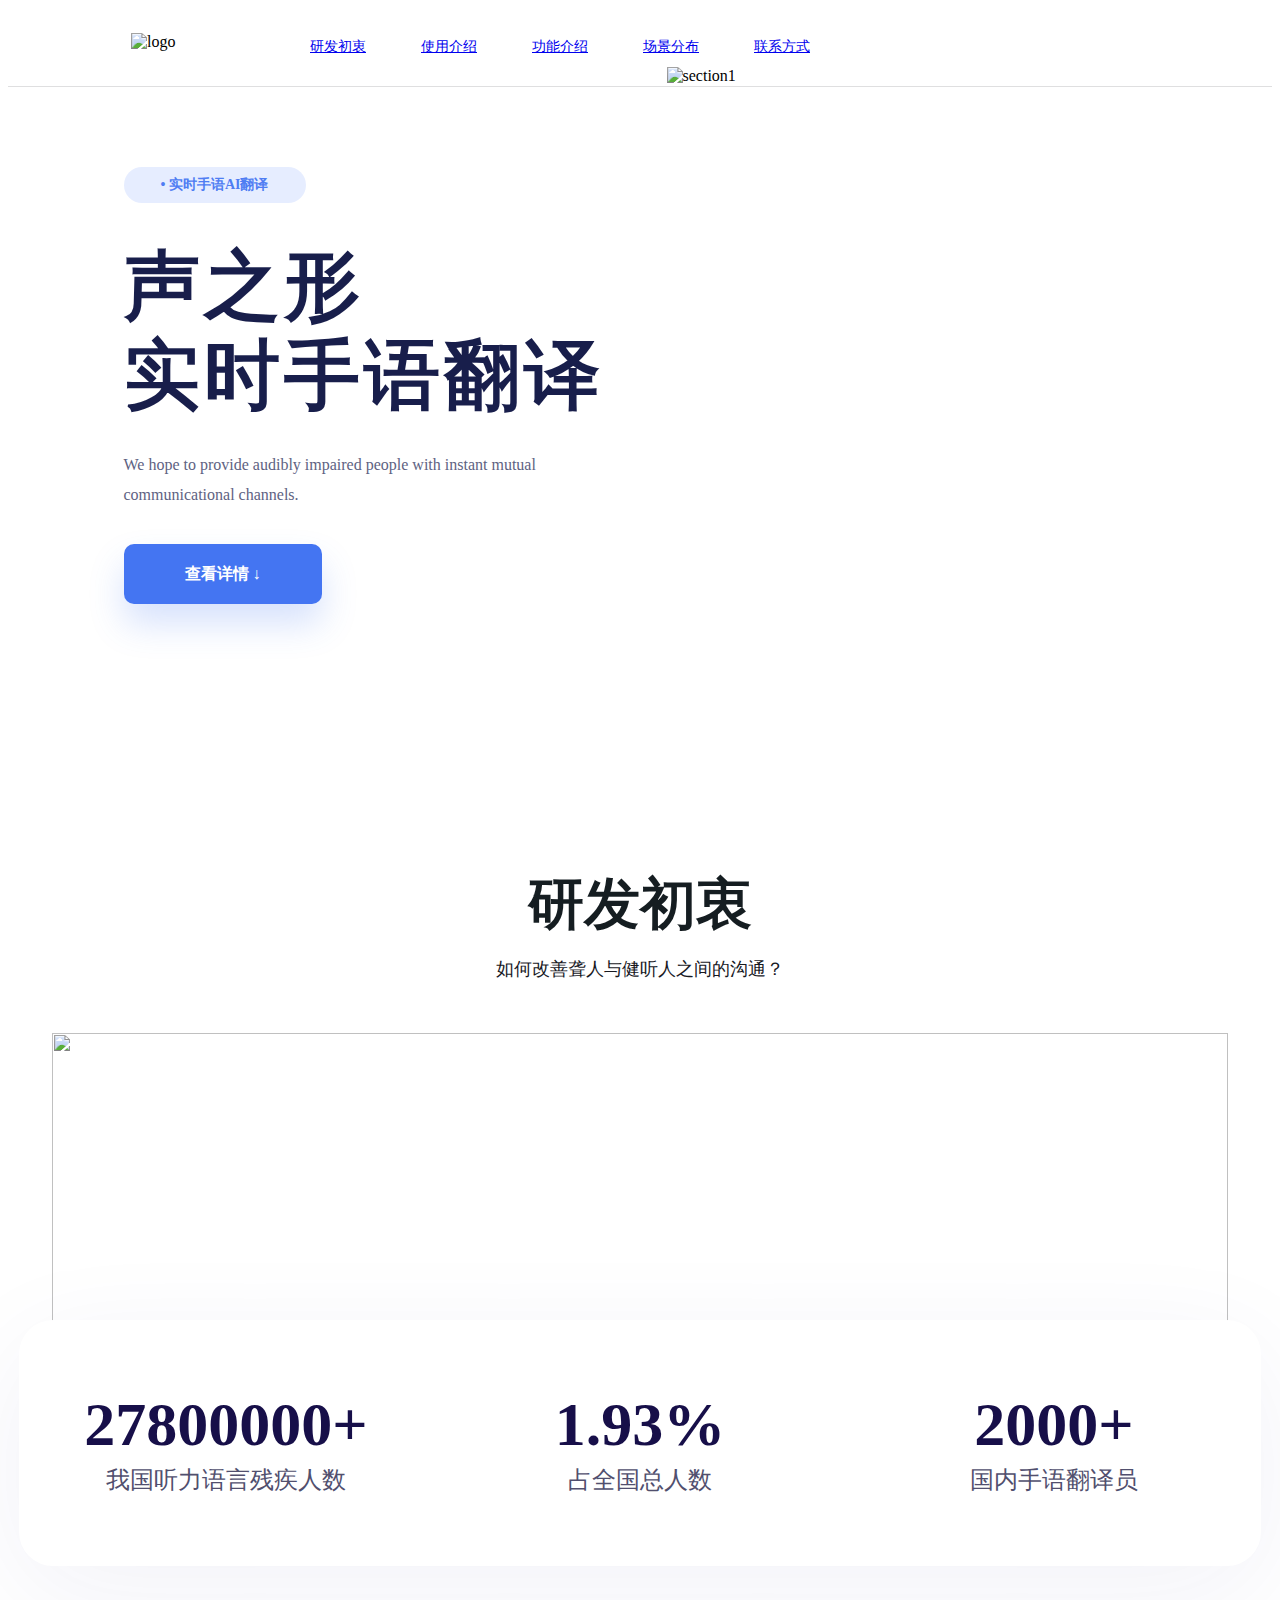
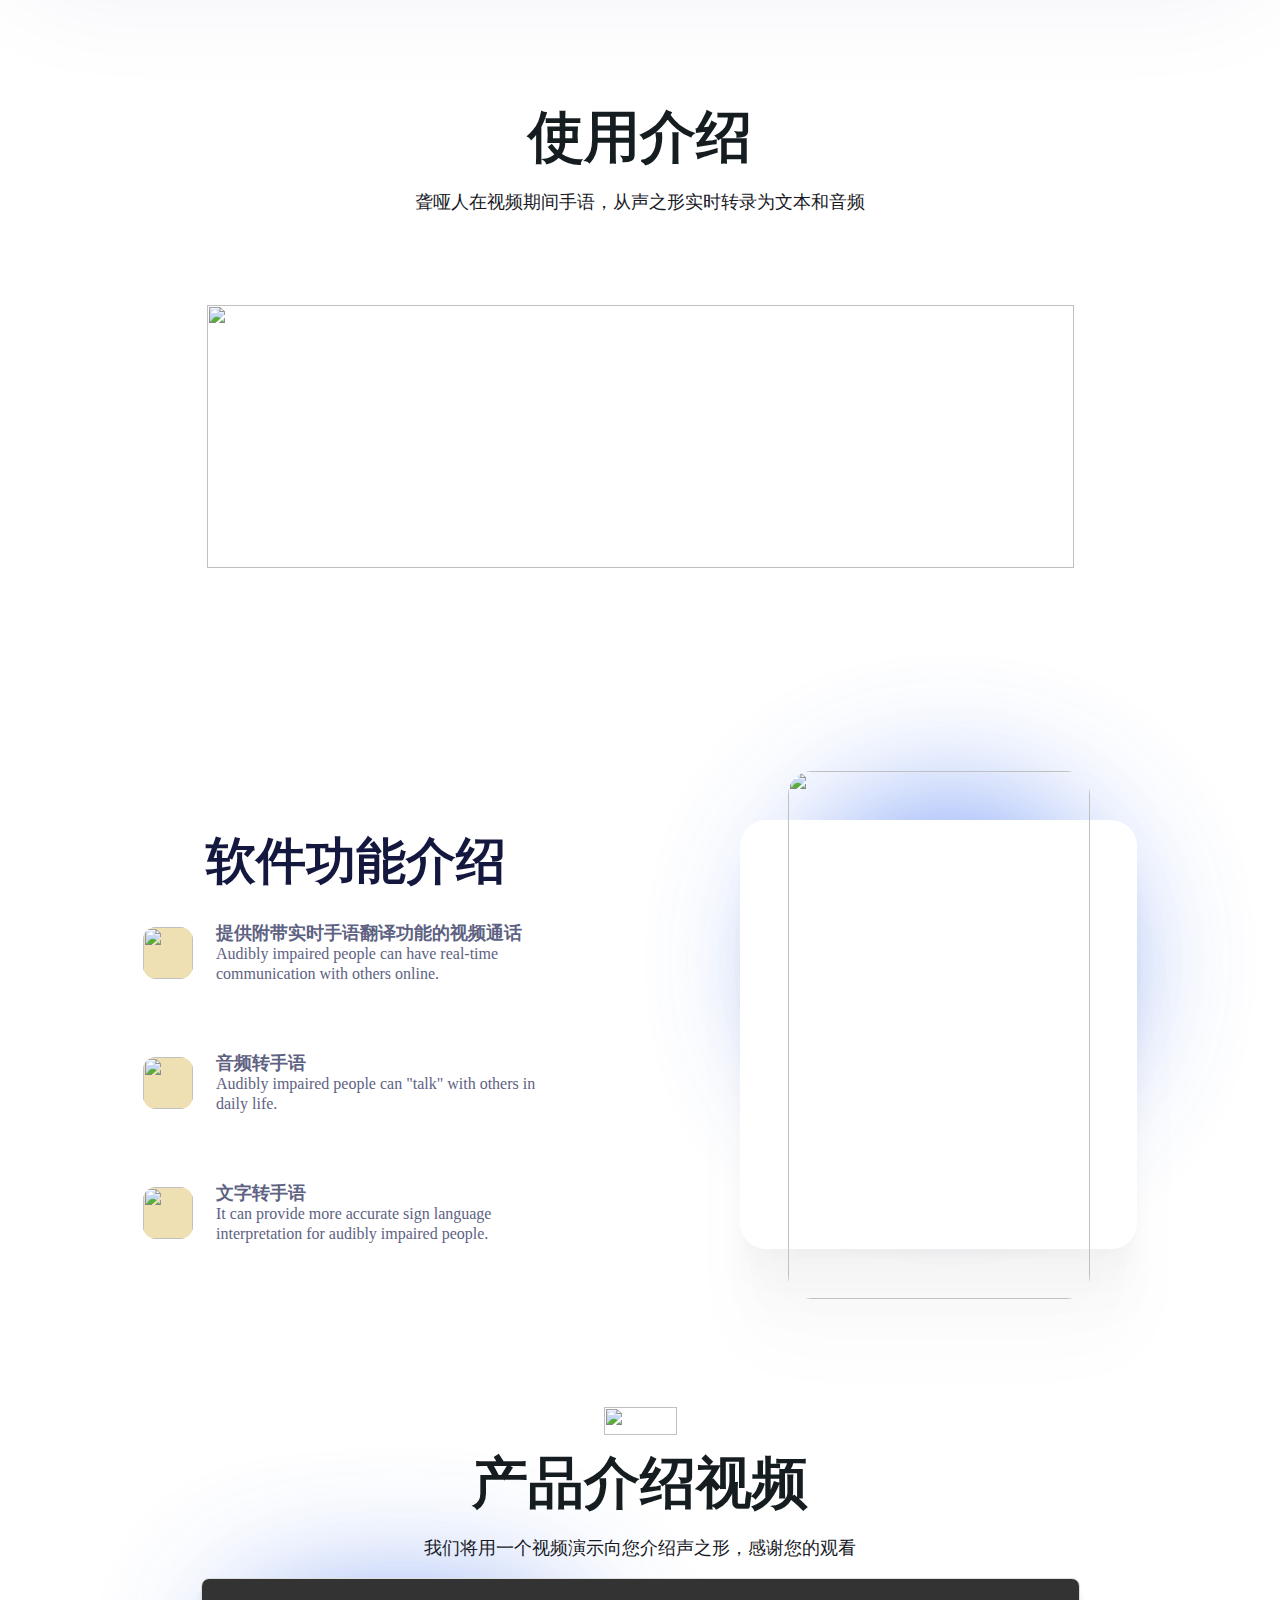
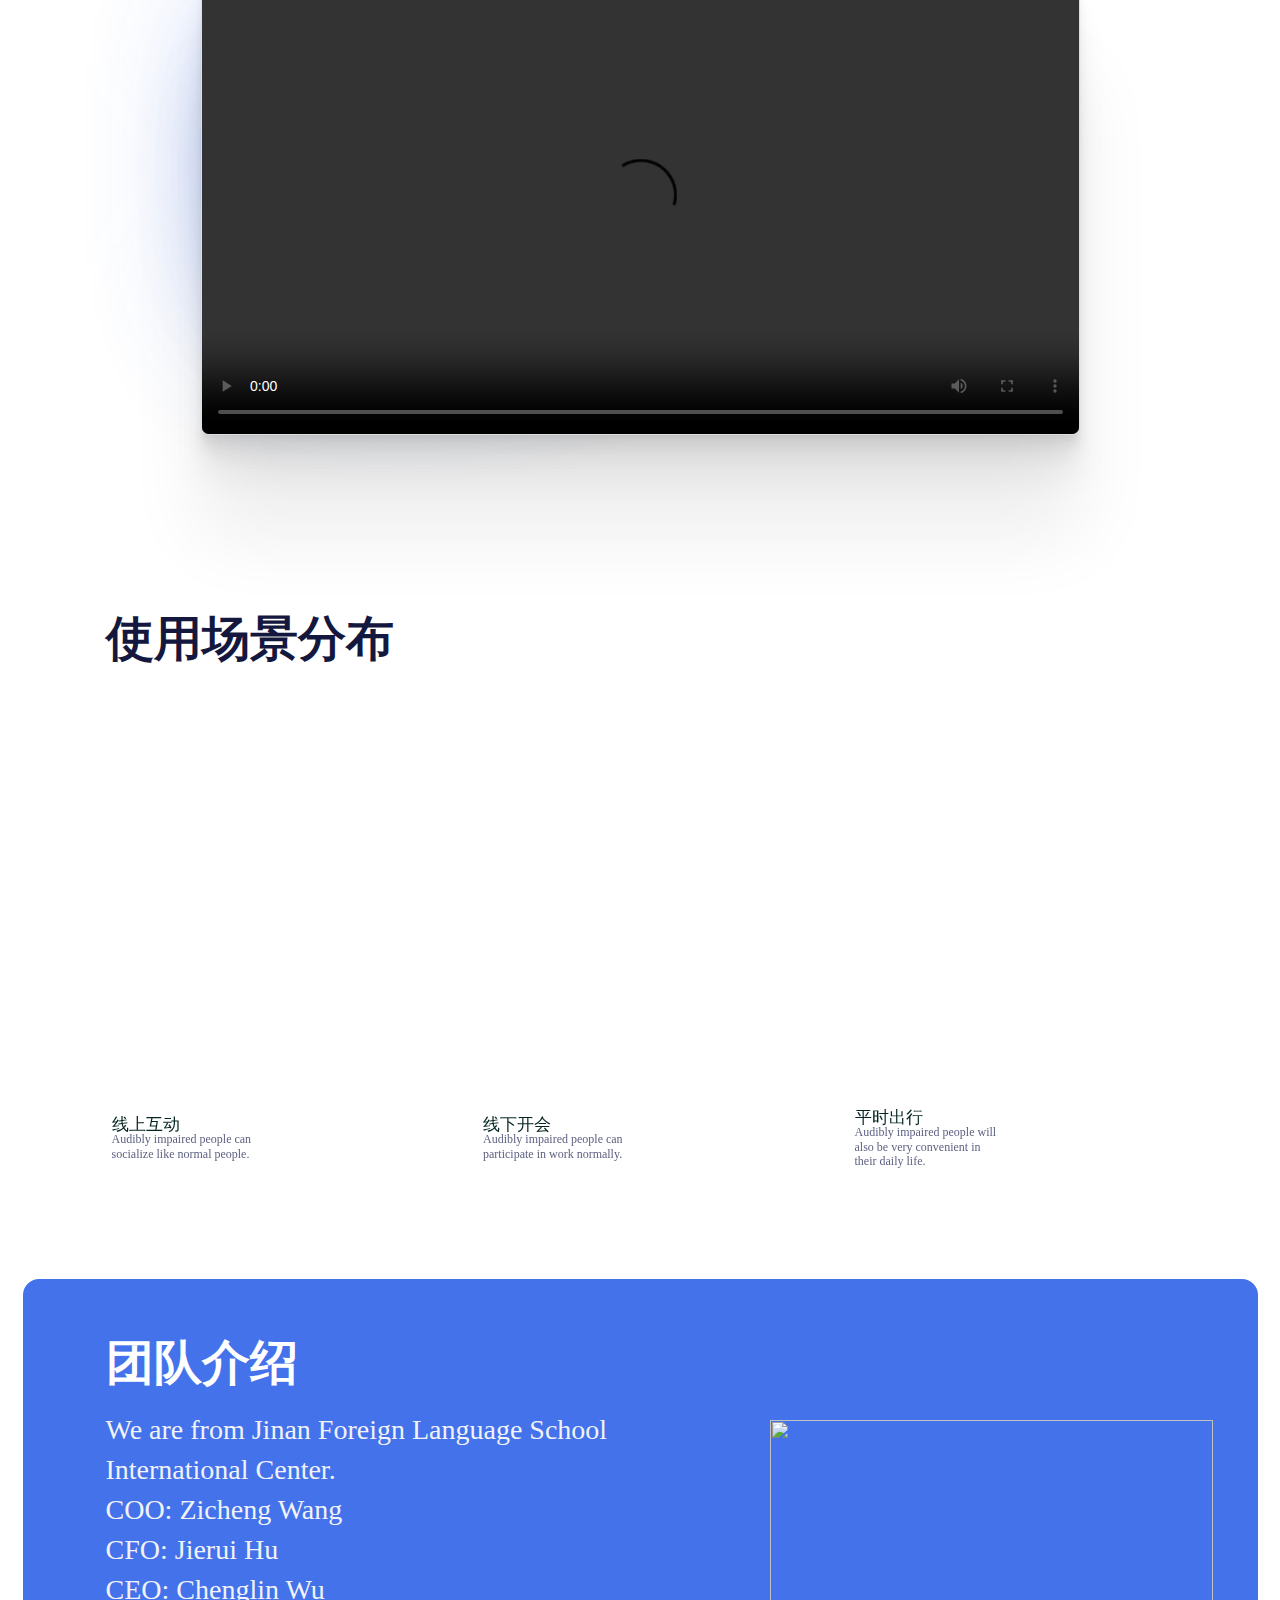
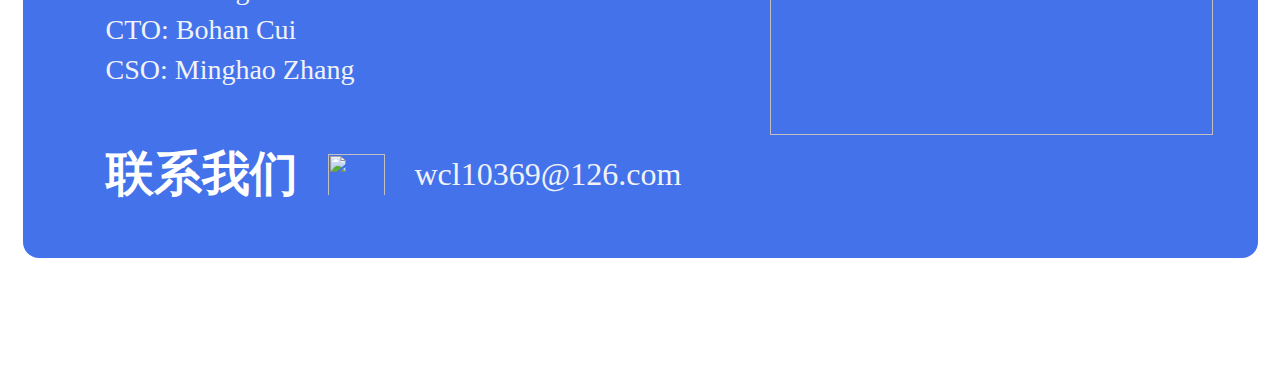
==== index.html @ f489c372 "update" ====
<!DOCTYPE html><html lang="zh"><head><meta charSet="utf-8"/><title>声之形 - 实时手语翻译</title><meta name="description" content="A gift for people who use sign language."/><meta name="viewport" content="width=device-width, initial-scale=1"/><link rel="icon" href="/favicon.svg"/><meta name="next-head-count" content="5"/><link data-next-font="size-adjust" rel="preconnect" href="/" crossorigin="anonymous"/><link rel="preload" href="/_next/static/css/df396e51b7911497.css" as="style"/><link rel="stylesheet" href="/_next/static/css/df396e51b7911497.css" data-n-g=""/><link rel="preload" href="/_next/static/css/e03028f18e67ee8b.css" as="style"/><link rel="stylesheet" href="/_next/static/css/e03028f18e67ee8b.css" data-n-p=""/><link rel="preload" href="/_next/static/css/bfac2fe4b0a3cd62.css" as="style"/><link rel="stylesheet" href="/_next/static/css/bfac2fe4b0a3cd62.css" data-n-p=""/><noscript data-n-css=""></noscript><script defer="" nomodule="" src="/_next/static/chunks/polyfills-c67a75d1b6f99dc8.js"></script><script src="/_next/static/chunks/webpack-f04d25808ff295a4.js" defer=""></script><script src="/_next/static/chunks/framework-2c79e2a64abdb08b.js" defer=""></script><script src="/_next/static/chunks/main-0c597b21730512df.js" defer=""></script><script src="/_next/static/chunks/pages/_app-799179ebe672fcb1.js" defer=""></script><script src="/_next/static/chunks/pages/index-c9fcb7da42a2fdc9.js" defer=""></script><script src="/_next/static/TPjMrQKw6YU7H0g_3biyk/_buildManifest.js" defer=""></script><script src="/_next/static/TPjMrQKw6YU7H0g_3biyk/_ssgManifest.js" defer=""></script></head><body><div id="__next"><div style="font-family:&#x27;__Noto_Sans_SC_8d39da&#x27;, &#x27;__Noto_Sans_SC_Fallback_8d39da&#x27;;font-weight:400;font-style:normal"><div class="Home_header__GCVRv"><div class="Home_headerWrapper__snn3z"><img src="/logo.svg" alt="logo" class="Home_logo__27_tb"/><div class="Home_nav__vYbrQ"><a href="#section2">研发初衷</a><a href="#section3">使用介绍</a><a href="#section4">功能介绍</a><a href="#section6">场景分布</a><a href="#section7">联系方式</a></div></div></div><main class="Home_page__0ydta"><div class="Home_pageWrapper__hYdPM"><section id="section1" class="Home_section1__FOhJw"><div class="Home_section1left__ollCt"><div class="Home_section1slogan__OZgHa"> • 实时手语AI翻译</div><div class="Home_section1mainTitle__brgKz"><span>声之形</span><span>实时手语翻译</span></div><div class="Home_section1intro__wbfRd">We hope to provide audibly impaired people with instant mutual communicational channels.</div><div class="Home_section1button__Ush34">查看详情 ↓</div></div><div class="Home_section1right__zwte5"><img src="/section1.png" alt="section1" class="Home_section1image__87xiG"/></div></section><section id="section2" class="Home_section2__rQRvq"><div class="Home_section2title__vr4Zd">研发初衷</div><div class="Home_section2subTitle__CYDPY">如何改善聋人与健听人之间的沟通？</div><img class="Home_section2image__5d2c7" src="/section2.svg"/><div class="Home_section2card__pAtEl"><div class="Home_section2innerCard__VDYp1"><span class="Home_section2innerCardNumber__aj3lx">27800000+</span><span class="Home_section2innerCardText__sF9yf">我国听力语言残疾人数</span></div><div class="Home_section2innerCard__VDYp1"><span class="Home_section2innerCardNumber__aj3lx">1.93%</span><span class="Home_section2innerCardText__sF9yf">占全国总人数</span></div><div class="Home_section2innerCard__VDYp1"><span class="Home_section2innerCardNumber__aj3lx">2000+</span><span class="Home_section2innerCardText__sF9yf">国内手语翻译员</span></div></div></section><section id="section3" class="Home_section3__3aGMT"><div class="Home_section3title__nPhrd">使用介绍</div><div class="Home_section3subTitle__fKu9A">聋哑人在视频期间手语，从声之形实时转录为文本和音频</div><img class="Home_section3image__MyeUO" src="/section3.png"/></section><section id="section4" class="Home_section4__Vuclz"><div class="Home_section4left__MSAKu"><div class="Home_section4leftTitle__Uu3_L">软件功能介绍</div><div class="Home_section4leftCardGroup__thMPK"><div class="Home_section4leftCard__mqjWw"><img class="Home_section4leftCardLeft__qgk_S" src="/icon1.svg" alt=""/><div class="Home_section4leftCardRight__mINzP"><div class="Home_section4leftCardRightTitle__i8OUt">提供附带实时手语翻译功能的视频通话</div><div class="Home_section4leftCardRightIntro__woIAT">Audibly impaired people can have real-time communication with others online.</div></div></div><div class="Home_section4leftCard__mqjWw"><img class="Home_section4leftCardLeft__qgk_S" src="/icon2.svg" alt=""/><div class="Home_section4leftCardRight__mINzP"><div class="Home_section4leftCardRightTitle__i8OUt">音频转手语</div><div class="Home_section4leftCardRightIntro__woIAT">Audibly impaired people can &quot;talk&quot; with others in daily life.</div></div></div><div class="Home_section4leftCard__mqjWw"><img class="Home_section4leftCardLeft__qgk_S" src="/icon3.svg" alt=""/><div class="Home_section4leftCardRight__mINzP"><div class="Home_section4leftCardRightTitle__i8OUt">文字转手语</div><div class="Home_section4leftCardRightIntro__woIAT">It can provide more accurate sign language interpretation for audibly impaired people.</div></div></div></div></div><div class="Home_section4right__kNERp"><div class="Home_section4rightCard__ZhUcb"><img class="Home_section4rightCardImage__f0V2d" src="/section4.gif" alt=""/><img class="Home_section4rightCardImage2__jW2hN" src="/section4.svg" alt=""/></div><div class="Home_section4ellipse__eZGro"></div></div></section><section id="section5" class="Home_section5__gKsQb"><img class="Home_section5image__PB3Kq" src="/logo.svg" alt=""/><div class="Home_section5title__n6XLn">产品介绍视频</div><div class="Home_section5subTitle__BVXdN">我们将用一个视频演示向您介绍声之形，感谢您的观看</div><div class="Home_section5videoWrapper__MIPNc"><video class="Home_section5video__Cn9T_" src="/video.mov" controls=""></video><div class="Home_section5ellipse__AT7_i"></div></div></section><section id="section6" class="Home_section6__8x5oG"><div class="Home_section6title__axjCe">使用场景分布</div><div class="Home_section6imageGroup__OyxfD"><div class="Home_section6imageWrapper__EMY84"><img class="Home_section6image__W6R6b" src="/section6-1.png" alt=""/><div class="Home_section6card__HtaPD"><div class="Home_section6cardTitle__K0G4T">线上互动</div><div class="Home_section6cardIntro__JqsD8">Audibly impaired people can socialize like normal people.</div></div></div><div class="Home_section6imageWrapper__EMY84"><img class="Home_section6image__W6R6b" src="/section6-2.png" alt=""/><div class="Home_section6card__HtaPD"><div class="Home_section6cardTitle__K0G4T">线下开会</div><div class="Home_section6cardIntro__JqsD8">Audibly impaired people can participate in work normally.</div></div></div><div class="Home_section6imageWrapper__EMY84"><img class="Home_section6image__W6R6b" src="/section6-3.png" alt=""/><div class="Home_section6card__HtaPD"><div class="Home_section6cardTitle__K0G4T">平时出行</div><div class="Home_section6cardIntro__JqsD8">Audibly impaired people will also be very convenient in their daily life.</div></div></div></div></section><section id="section7" class="Home_section7__DTiwU"><div class="Home_section7card__KNj1s"><div class="Home_section7title__kT_Zq">团队介绍</div><div class="Home_section7intro__Nrr39"><span>We are from Jinan Foreign Language School International Center.</span><span>COO: Zicheng Wang</span><span>CFO: Jierui Hu</span><span>CEO: Chenglin Wu</span><span>CTO: Bohan Cui</span><span>CSO: Minghao Zhang</span></div><div class="Home_section7title__kT_Zq"><span>联系我们</span><img class="Home_section7icon__qlfEG" src="/icon4.svg" alt=""/><span class="Home_section7contact__KuqD5">wcl10369@126.com</span></div><img class="Home_section7image__ojbi7" src="/section7.png" alt=""/></div></section></div></main></div></div><script id="__NEXT_DATA__" type="application/json">{"props":{"pageProps":{}},"page":"/","query":{},"buildId":"TPjMrQKw6YU7H0g_3biyk","nextExport":true,"autoExport":true,"isFallback":false,"scriptLoader":[]}</script></body></html>
---- _next/static/css/bfac2fe4b0a3cd62.css ----
.Home_header__GCVRv{width:100%;height:78px;border-bottom:1px solid #dfdfe0;display:flex;justify-content:center;align-items:center}.Home_headerWrapper__snn3z{width:1440px;height:100%;display:flex;justify-content:flex-start;align-items:center}.Home_logo__27_tb{width:73px;height:28px;margin-left:123px;display:inline}.Home_nav__vYbrQ{width:500px;margin-left:106px;display:inline-flex;justify-content:space-between;align-items:center;color:#9a9ea6;font-size:14px}.Home_page__0ydta{width:100%;display:flex;justify-content:center}.Home_pageWrapper__hYdPM{width:1440px}.Home_section1__FOhJw{margin-top:80px;margin-left:141px;display:flex;justify-content:flex-start;position:relative}.Home_section1left__ollCt{width:532px}.Home_section1right__zwte5{width:631px;height:549px;margin-left:11px}.Home_section1slogan__OZgHa{width:182px;height:36px;background:#e6edff;border-radius:39px;font-weight:700;font-size:14px;line-height:36px;color:#4f7df3;display:flex;justify-content:center;align-content:center}.Home_section1mainTitle__brgKz{width:532px;font-weight:700;font-size:76px;line-height:89px;letter-spacing:.055em;color:#181e4b;display:flex;flex-direction:column;justify-content:center;margin-top:39px}.Home_section1intro__wbfRd{font-weight:500;font-size:16px;line-height:30px;color:#5e6282;width:477px;margin-top:30px}.Home_section1button__Ush34{width:198px;height:60px;background:#4475f2;box-shadow:0 20px 35px rgba(68,117,242,.21);border-radius:10px;margin-top:34px;font-weight:700;font-size:16px;line-height:60px;text-align:center;color:#fff;cursor:pointer}.Home_section1image__87xiG{width:631px;height:549px;position:relative;top:-100px}.Home_section2__rQRvq{margin-top:157px;display:flex;flex-direction:column;justify-content:center;align-items:center}.Home_section2title__vr4Zd{font-weight:700;font-size:56px;line-height:62px;text-align:center;color:#151d21}.Home_section2subTitle__CYDPY{margin-top:18px;text-align:center;font-weight:400;font-size:18px;line-height:32px;font-feature-settings:"liga" off;color:#18191f}.Home_section2image__5d2c7{position:relative;width:1176px;height:397px;margin-top:48px;z-index:-1}.Home_section2card__pAtEl{width:1242px;height:246px;margin-top:-110px;background:#fff;box-shadow:0 27px 117px rgba(32,36,138,.06);border-radius:34px;z-index:999;display:flex;justify-content:space-around;align-items:center}.Home_section2innerCard__VDYp1{width:364px;height:100%;display:flex;flex-direction:column;justify-content:center;align-content:center;text-align:center}.Home_section2innerCardNumber__aj3lx{font-weight:700;font-size:62px;line-height:62px;text-align:center;color:#170f49}.Home_section2innerCardText__sF9yf{margin-top:12px;font-weight:500;font-size:24px;line-height:26px;text-align:center;color:#514f6e}.Home_section3__3aGMT{margin-top:140px;width:100%;display:flex;flex-direction:column;justify-content:center;align-items:center}.Home_section3title__nPhrd{font-weight:700;font-size:56px;line-height:62px;text-align:center;color:#151d21}.Home_section3subTitle__fKu9A{margin-top:18px;font-weight:400;font-size:18px;line-height:32px;text-align:center;font-feature-settings:"liga" off;color:#18191f}.Home_section3image__MyeUO{width:867px;height:263px;margin-top:87px}.Home_section4__Vuclz{margin-top:252px;position:relative}.Home_section4__Vuclz,.Home_section4left__MSAKu{display:flex;justify-content:center;align-items:center}.Home_section4left__MSAKu{flex-direction:column}.Home_section4leftTitle__Uu3_L{font-weight:700;font-size:50px;line-height:72px;color:#14183e}.Home_section4leftCardGroup__thMPK{flex-direction:column;margin-top:25px;height:322px}.Home_section4leftCardGroup__thMPK,.Home_section4leftCard__mqjWw{display:flex;justify-content:space-between;align-items:center}.Home_section4leftCardLeft__qgk_S{width:50px;height:52px;background:#efe0b4;border-radius:13px}.Home_section4leftCardRight__mINzP{width:352px;margin-left:23px;display:flex;flex-direction:column;justify-content:center}.Home_section4leftCardRightTitle__i8OUt{font-weight:700;font-size:18px;line-height:22px;color:#5e6282}.Home_section4leftCardRightIntro__woIAT{font-weight:400;font-size:16px;line-height:20px;color:#5e6282}.Home_section4right__kNERp{margin-left:172px;display:flex;flex-direction:column;justify-content:center;align-items:center}.Home_section4rightCard__ZhUcb{width:397px;height:429px;background:#fff;box-shadow:0 100px 80px rgba(0,0,0,.02),0 65px 47px rgba(0,0,0,.015),0 39px 25px rgba(0,0,0,.012),0 20px 13px rgba(0,0,0,.01),0 8px 7px rgba(0,0,0,.008),0 2px 3px rgba(0,0,0,.005);border-radius:26px;display:flex;justify-content:center;align-items:center;position:relative}.Home_section4rightCardImage__f0V2d{width:302px;height:528px;border-radius:24px}.Home_section4rightCardImage2__jW2hN{position:absolute;left:150px;top:230px}.Home_section4ellipse__eZGro{position:absolute;width:300px;height:300px;top:-10px;right:198px;background:#4475f2;opacity:.8;filter:blur(75px);border-radius:50%;z-index:-1}.Home_section5__gKsQb{margin-top:158px;display:flex;flex-direction:column;justify-content:center;align-items:center}.Home_section5image__PB3Kq{width:73px;height:28px}.Home_section5title__n6XLn{margin-top:17px;font-weight:700;font-size:56px;line-height:62px;text-align:center;color:#151d21}.Home_section5subTitle__BVXdN{margin-top:18px;font-weight:400;font-size:18px;line-height:32px;text-align:center;font-feature-settings:"liga" off;color:#18191f}.Home_section5videoWrapper__MIPNc{position:relative}.Home_section5video__Cn9T_{margin-top:14px;width:877px;height:455px;background:#fff;border:1px solid #dedede;box-shadow:0 100px 80px rgba(0,0,0,.07),0 42px 33px rgba(0,0,0,.05),0 22px 18px rgba(0,0,0,.042),0 13px 10px rgba(0,0,0,.035),0 7px 5px rgba(0,0,0,.028),0 3px 2px rgba(0,0,0,.02);border-radius:8px}.Home_section5ellipse__AT7_i{position:absolute;width:300px;height:300px;top:50px;left:50px;background:#4475f2;opacity:.8;border:1px solid #000;filter:blur(75px);z-index:-1}.Home_section6__8x5oG{margin-top:175px;display:flex;flex-direction:column;justify-content:center;align-items:center;margin-left:123px;margin-right:123px}.Home_section6title__axjCe{width:100%;font-weight:700;font-size:48px;line-height:50px;color:#14183e;mix-blend-mode:normal}.Home_section6imageGroup__OyxfD{margin-top:60px;display:flex;justify-content:space-between;align-items:center;width:100%}.Home_section6imageWrapper__EMY84{position:relative;width:326px;height:460px}.Home_section6image__W6R6b{z-index:-1}.Home_section6card__HtaPD{position:absolute;bottom:0;width:175px;height:89px;background:hsla(0,0%,100%,.7);-webkit-backdrop-filter:blur(5px);backdrop-filter:blur(5px);display:flex;flex-direction:column;justify-content:center}.Home_section6cardTitle__K0G4T{font-weight:500;font-size:17px;line-height:15px;color:#042521;mix-blend-mode:normal;margin-left:6px}.Home_section6cardIntro__JqsD8{font-weight:400;font-size:12px;line-height:124.5%;color:#5e6282;width:150px;margin-left:6px}.Home_section7__DTiwU{margin-top:95px;margin-bottom:99px;display:flex;flex-direction:column;justify-content:center;align-items:center}.Home_section7card__KNj1s{position:relative;width:1235px;height:579px;background:#4372eb;border-radius:16px}.Home_section7title__kT_Zq{margin-top:57px;margin-left:83px;font-weight:700;font-size:48px;line-height:54px;font-feature-settings:"liga" off;color:#fff;display:flex;align-items:center}.Home_section7intro__Nrr39{margin-left:83px;margin-top:20px;width:632px;display:flex;flex-direction:column;justify-content:center;font-weight:400;font-size:28px;line-height:40px;font-feature-settings:"liga" off;color:#f1f2f6}.Home_section7icon__qlfEG{margin-left:30px;display:inline;width:57px;height:42px}.Home_section7contact__KuqD5{margin-left:30px;font-weight:400;font-size:32px;font-feature-settings:"liga" off;color:#f1f2f6}.Home_section7image__ojbi7{position:absolute;width:443px;height:315px;right:45px;top:141px}
---- _next/static/css/bfac2fe4b0a3cd62.css ----
.Home_header__GCVRv{width:100%;height:78px;border-bottom:1px solid #dfdfe0;display:flex;justify-content:center;align-items:center}.Home_headerWrapper__snn3z{width:1440px;height:100%;display:flex;justify-content:flex-start;align-items:center}.Home_logo__27_tb{width:73px;height:28px;margin-left:123px;display:inline}.Home_nav__vYbrQ{width:500px;margin-left:106px;display:inline-flex;justify-content:space-between;align-items:center;color:#9a9ea6;font-size:14px}.Home_page__0ydta{width:100%;display:flex;justify-content:center}.Home_pageWrapper__hYdPM{width:1440px}.Home_section1__FOhJw{margin-top:80px;margin-left:141px;display:flex;justify-content:flex-start;position:relative}.Home_section1left__ollCt{width:532px}.Home_section1right__zwte5{width:631px;height:549px;margin-left:11px}.Home_section1slogan__OZgHa{width:182px;height:36px;background:#e6edff;border-radius:39px;font-weight:700;font-size:14px;line-height:36px;color:#4f7df3;display:flex;justify-content:center;align-content:center}.Home_section1mainTitle__brgKz{width:532px;font-weight:700;font-size:76px;line-height:89px;letter-spacing:.055em;color:#181e4b;display:flex;flex-direction:column;justify-content:center;margin-top:39px}.Home_section1intro__wbfRd{font-weight:500;font-size:16px;line-height:30px;color:#5e6282;width:477px;margin-top:30px}.Home_section1button__Ush34{width:198px;height:60px;background:#4475f2;box-shadow:0 20px 35px rgba(68,117,242,.21);border-radius:10px;margin-top:34px;font-weight:700;font-size:16px;line-height:60px;text-align:center;color:#fff;cursor:pointer}.Home_section1image__87xiG{width:631px;height:549px;position:relative;top:-100px}.Home_section2__rQRvq{margin-top:157px;display:flex;flex-direction:column;justify-content:center;align-items:center}.Home_section2title__vr4Zd{font-weight:700;font-size:56px;line-height:62px;text-align:center;color:#151d21}.Home_section2subTitle__CYDPY{margin-top:18px;text-align:center;font-weight:400;font-size:18px;line-height:32px;font-feature-settings:"liga" off;color:#18191f}.Home_section2image__5d2c7{position:relative;width:1176px;height:397px;margin-top:48px;z-index:-1}.Home_section2card__pAtEl{width:1242px;height:246px;margin-top:-110px;background:#fff;box-shadow:0 27px 117px rgba(32,36,138,.06);border-radius:34px;z-index:999;display:flex;justify-content:space-around;align-items:center}.Home_section2innerCard__VDYp1{width:364px;height:100%;display:flex;flex-direction:column;justify-content:center;align-content:center;text-align:center}.Home_section2innerCardNumber__aj3lx{font-weight:700;font-size:62px;line-height:62px;text-align:center;color:#170f49}.Home_section2innerCardText__sF9yf{margin-top:12px;font-weight:500;font-size:24px;line-height:26px;text-align:center;color:#514f6e}.Home_section3__3aGMT{margin-top:140px;width:100%;display:flex;flex-direction:column;justify-content:center;align-items:center}.Home_section3title__nPhrd{font-weight:700;font-size:56px;line-height:62px;text-align:center;color:#151d21}.Home_section3subTitle__fKu9A{margin-top:18px;font-weight:400;font-size:18px;line-height:32px;text-align:center;font-feature-settings:"liga" off;color:#18191f}.Home_section3image__MyeUO{width:867px;height:263px;margin-top:87px}.Home_section4__Vuclz{margin-top:252px;position:relative}.Home_section4__Vuclz,.Home_section4left__MSAKu{display:flex;justify-content:center;align-items:center}.Home_section4left__MSAKu{flex-direction:column}.Home_section4leftTitle__Uu3_L{font-weight:700;font-size:50px;line-height:72px;color:#14183e}.Home_section4leftCardGroup__thMPK{flex-direction:column;margin-top:25px;height:322px}.Home_section4leftCardGroup__thMPK,.Home_section4leftCard__mqjWw{display:flex;justify-content:space-between;align-items:center}.Home_section4leftCardLeft__qgk_S{width:50px;height:52px;background:#efe0b4;border-radius:13px}.Home_section4leftCardRight__mINzP{width:352px;margin-left:23px;display:flex;flex-direction:column;justify-content:center}.Home_section4leftCardRightTitle__i8OUt{font-weight:700;font-size:18px;line-height:22px;color:#5e6282}.Home_section4leftCardRightIntro__woIAT{font-weight:400;font-size:16px;line-height:20px;color:#5e6282}.Home_section4right__kNERp{margin-left:172px;display:flex;flex-direction:column;justify-content:center;align-items:center}.Home_section4rightCard__ZhUcb{width:397px;height:429px;background:#fff;box-shadow:0 100px 80px rgba(0,0,0,.02),0 65px 47px rgba(0,0,0,.015),0 39px 25px rgba(0,0,0,.012),0 20px 13px rgba(0,0,0,.01),0 8px 7px rgba(0,0,0,.008),0 2px 3px rgba(0,0,0,.005);border-radius:26px;display:flex;justify-content:center;align-items:center;position:relative}.Home_section4rightCardImage__f0V2d{width:302px;height:528px;border-radius:24px}.Home_section4rightCardImage2__jW2hN{position:absolute;left:150px;top:230px}.Home_section4ellipse__eZGro{position:absolute;width:300px;height:300px;top:-10px;right:198px;background:#4475f2;opacity:.8;filter:blur(75px);border-radius:50%;z-index:-1}.Home_section5__gKsQb{margin-top:158px;display:flex;flex-direction:column;justify-content:center;align-items:center}.Home_section5image__PB3Kq{width:73px;height:28px}.Home_section5title__n6XLn{margin-top:17px;font-weight:700;font-size:56px;line-height:62px;text-align:center;color:#151d21}.Home_section5subTitle__BVXdN{margin-top:18px;font-weight:400;font-size:18px;line-height:32px;text-align:center;font-feature-settings:"liga" off;color:#18191f}.Home_section5videoWrapper__MIPNc{position:relative}.Home_section5video__Cn9T_{margin-top:14px;width:877px;height:455px;background:#fff;border:1px solid #dedede;box-shadow:0 100px 80px rgba(0,0,0,.07),0 42px 33px rgba(0,0,0,.05),0 22px 18px rgba(0,0,0,.042),0 13px 10px rgba(0,0,0,.035),0 7px 5px rgba(0,0,0,.028),0 3px 2px rgba(0,0,0,.02);border-radius:8px}.Home_section5ellipse__AT7_i{position:absolute;width:300px;height:300px;top:50px;left:50px;background:#4475f2;opacity:.8;border:1px solid #000;filter:blur(75px);z-index:-1}.Home_section6__8x5oG{margin-top:175px;display:flex;flex-direction:column;justify-content:center;align-items:center;margin-left:123px;margin-right:123px}.Home_section6title__axjCe{width:100%;font-weight:700;font-size:48px;line-height:50px;color:#14183e;mix-blend-mode:normal}.Home_section6imageGroup__OyxfD{margin-top:60px;display:flex;justify-content:space-between;align-items:center;width:100%}.Home_section6imageWrapper__EMY84{position:relative;width:326px;height:460px}.Home_section6image__W6R6b{z-index:-1}.Home_section6card__HtaPD{position:absolute;bottom:0;width:175px;height:89px;background:hsla(0,0%,100%,.7);-webkit-backdrop-filter:blur(5px);backdrop-filter:blur(5px);display:flex;flex-direction:column;justify-content:center}.Home_section6cardTitle__K0G4T{font-weight:500;font-size:17px;line-height:15px;color:#042521;mix-blend-mode:normal;margin-left:6px}.Home_section6cardIntro__JqsD8{font-weight:400;font-size:12px;line-height:124.5%;color:#5e6282;width:150px;margin-left:6px}.Home_section7__DTiwU{margin-top:95px;margin-bottom:99px;display:flex;flex-direction:column;justify-content:center;align-items:center}.Home_section7card__KNj1s{position:relative;width:1235px;height:579px;background:#4372eb;border-radius:16px}.Home_section7title__kT_Zq{margin-top:57px;margin-left:83px;font-weight:700;font-size:48px;line-height:54px;font-feature-settings:"liga" off;color:#fff;display:flex;align-items:center}.Home_section7intro__Nrr39{margin-left:83px;margin-top:20px;width:632px;display:flex;flex-direction:column;justify-content:center;font-weight:400;font-size:28px;line-height:40px;font-feature-settings:"liga" off;color:#f1f2f6}.Home_section7icon__qlfEG{margin-left:30px;display:inline;width:57px;height:42px}.Home_section7contact__KuqD5{margin-left:30px;font-weight:400;font-size:32px;font-feature-settings:"liga" off;color:#f1f2f6}.Home_section7image__ojbi7{position:absolute;width:443px;height:315px;right:45px;top:141px}
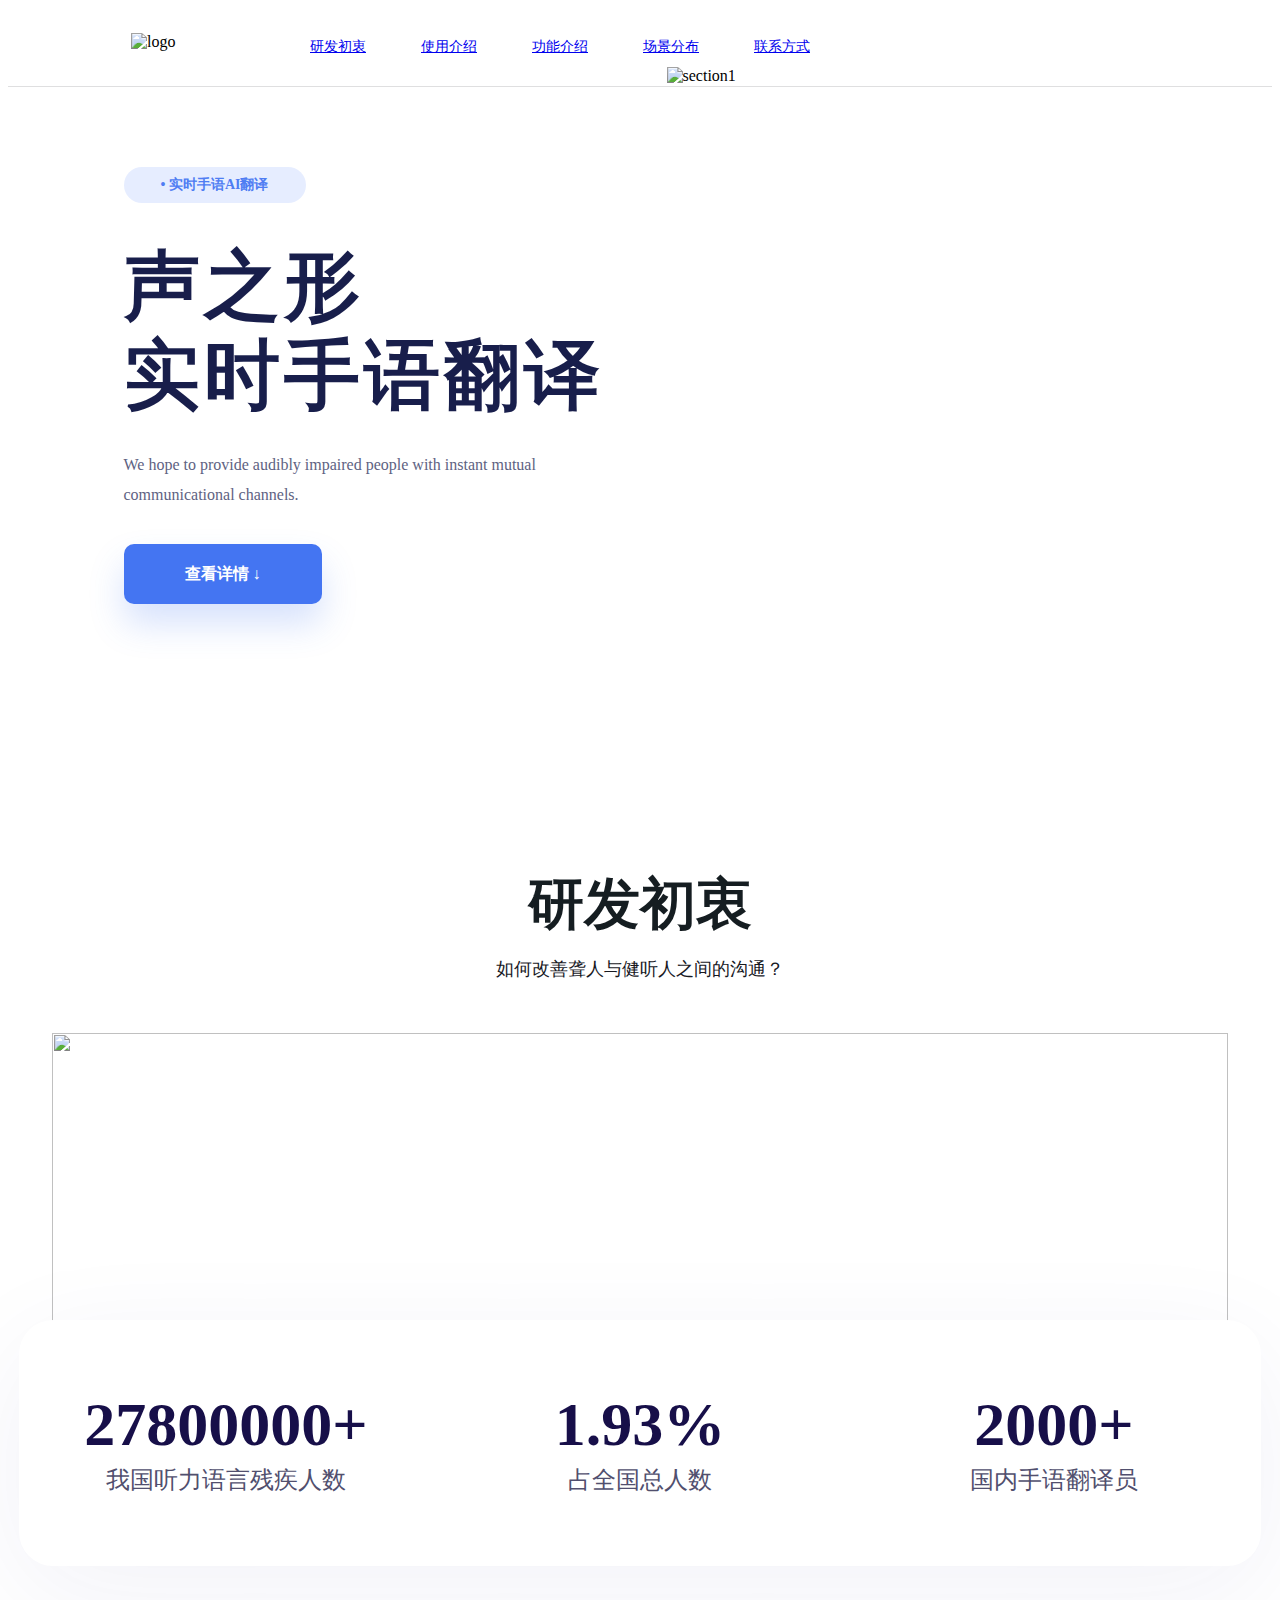
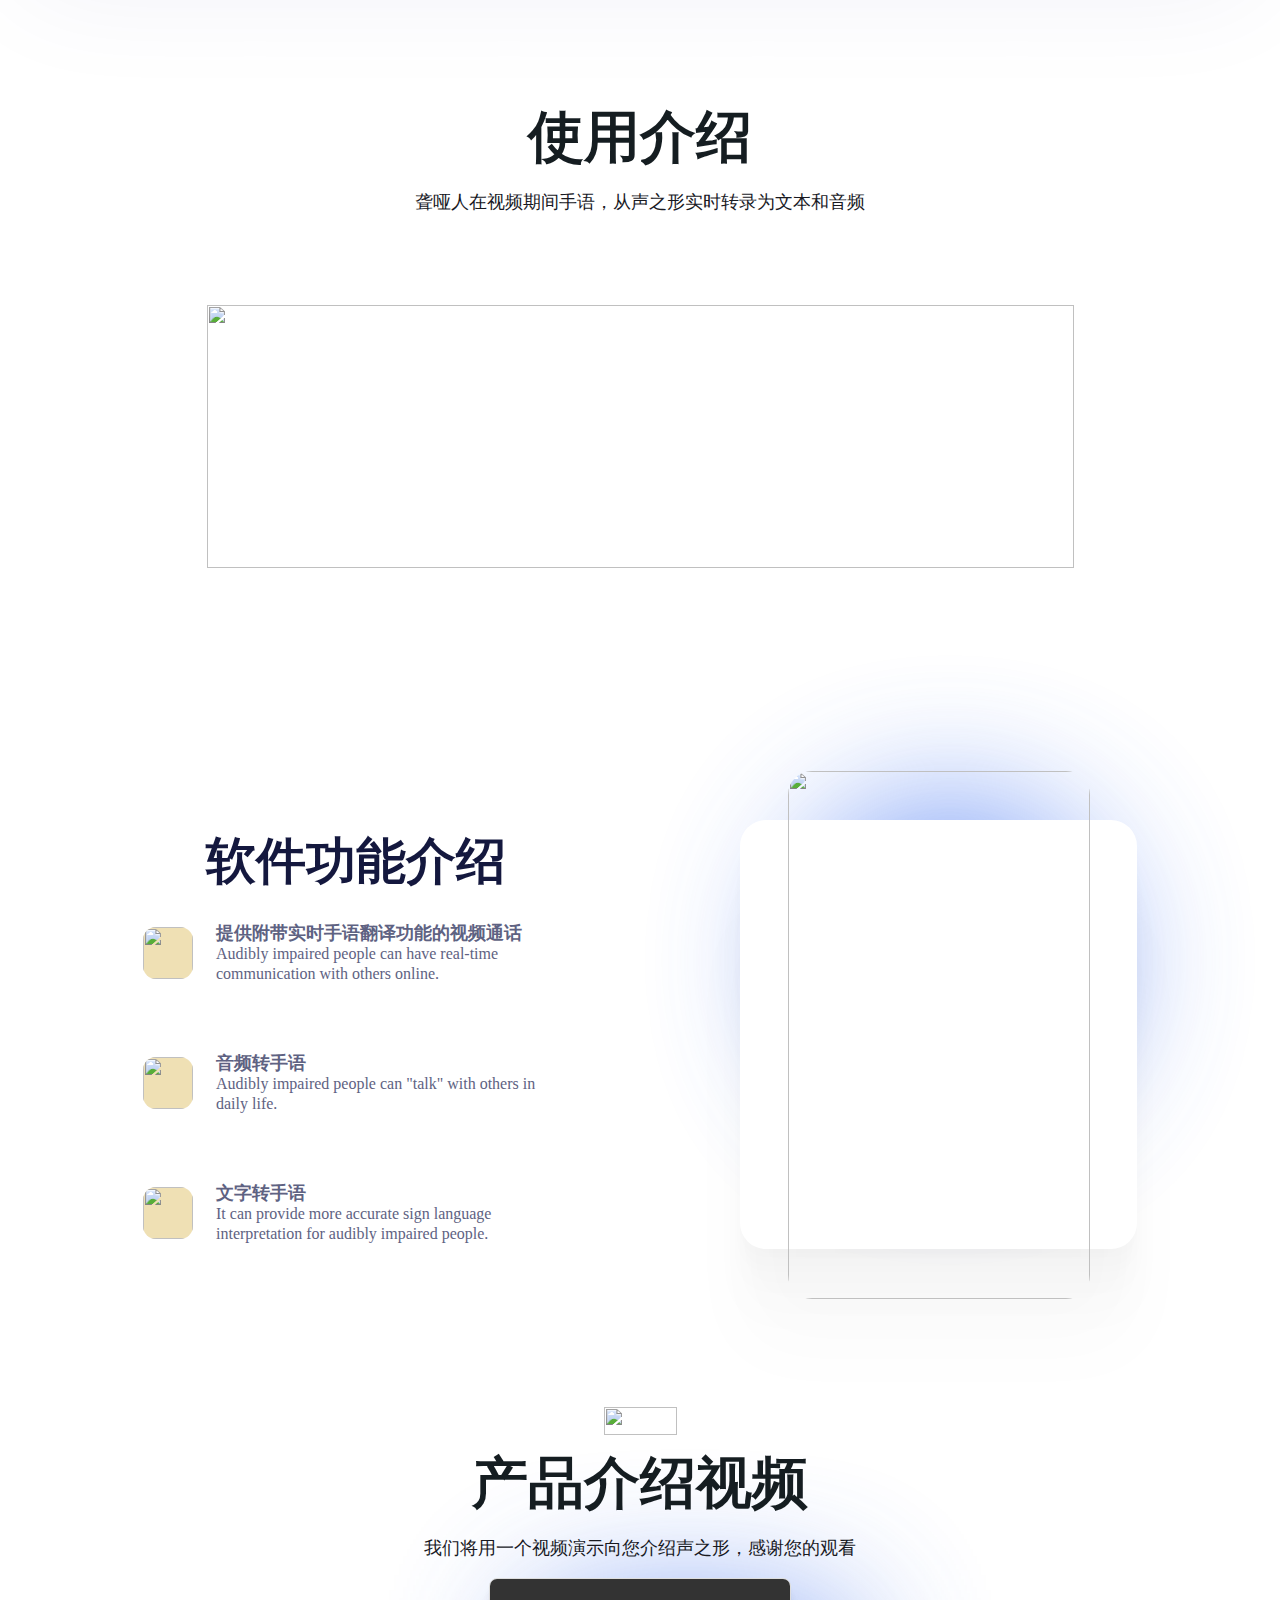
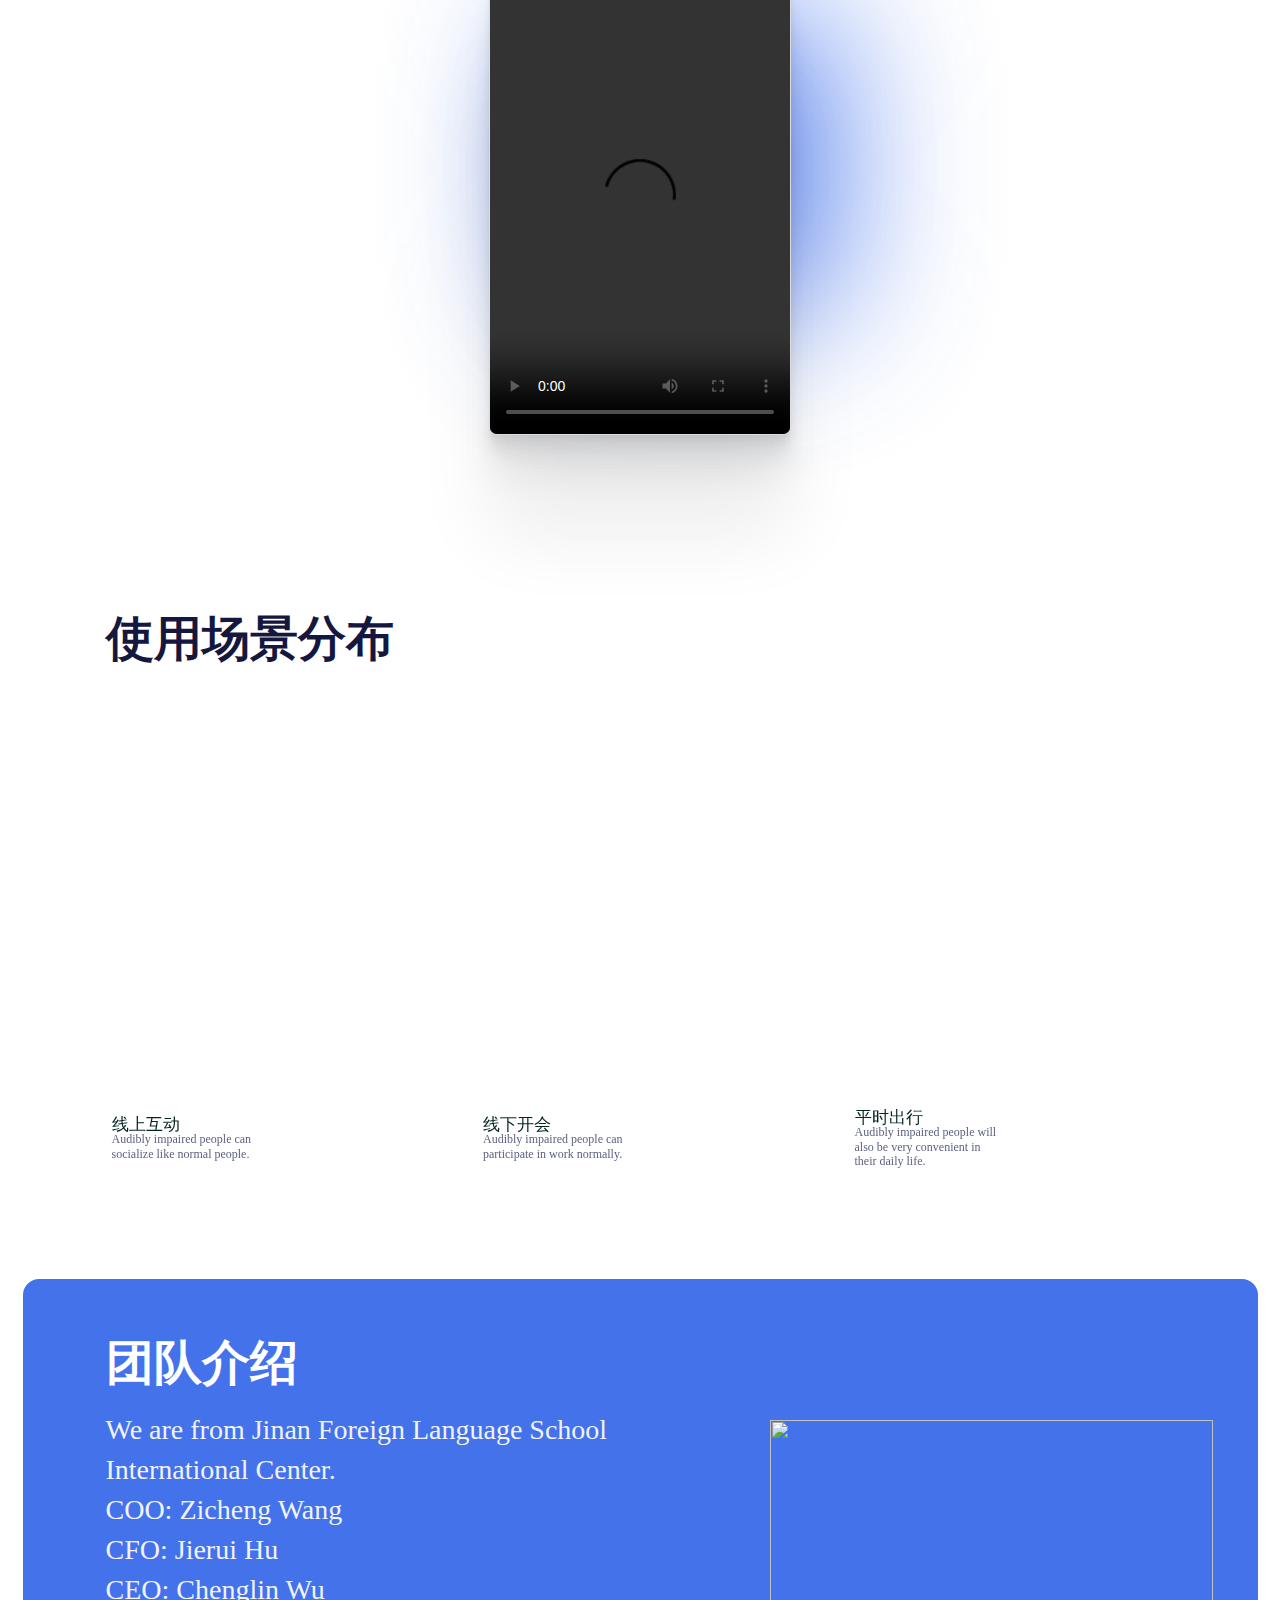
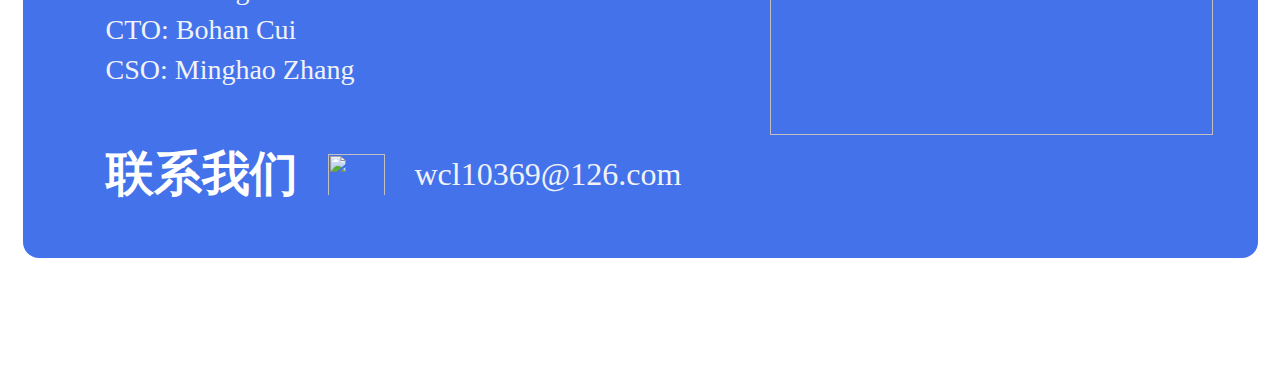
==== commit 4db6aa8b: "update" ====
--- a/index.html
+++ b/index.html
@@ -1 +1 @@
-<!DOCTYPE html><html lang="zh"><head><meta charSet="utf-8"/><title>声之形 - 实时手语翻译</title><meta name="description" content="A gift for people who use sign language."/><meta name="viewport" content="width=device-width, initial-scale=1"/><link rel="icon" href="/favicon.svg"/><meta name="next-head-count" content="5"/><link data-next-font="size-adjust" rel="preconnect" href="/" crossorigin="anonymous"/><link rel="preload" href="/_next/static/css/df396e51b7911497.css" as="style"/><link rel="stylesheet" href="/_next/static/css/df396e51b7911497.css" data-n-g=""/><link rel="preload" href="/_next/static/css/e03028f18e67ee8b.css" as="style"/><link rel="stylesheet" href="/_next/static/css/e03028f18e67ee8b.css" data-n-p=""/><link rel="preload" href="/_next/static/css/bfac2fe4b0a3cd62.css" as="style"/><link rel="stylesheet" href="/_next/static/css/bfac2fe4b0a3cd62.css" data-n-p=""/><noscript data-n-css=""></noscript><script defer="" nomodule="" src="/_next/static/chunks/polyfills-c67a75d1b6f99dc8.js"></script><script src="/_next/static/chunks/webpack-f04d25808ff295a4.js" defer=""></script><script src="/_next/static/chunks/framework-2c79e2a64abdb08b.js" defer=""></script><script src="/_next/static/chunks/main-0c597b21730512df.js" defer=""></script><script src="/_next/static/chunks/pages/_app-799179ebe672fcb1.js" defer=""></script><script src="/_next/static/chunks/pages/index-c9fcb7da42a2fdc9.js" defer=""></script><script src="/_next/static/TPjMrQKw6YU7H0g_3biyk/_buildManifest.js" defer=""></script><script src="/_next/static/TPjMrQKw6YU7H0g_3biyk/_ssgManifest.js" defer=""></script></head><body><div id="__next"><div style="font-family:&#x27;__Noto_Sans_SC_8d39da&#x27;, &#x27;__Noto_Sans_SC_Fallback_8d39da&#x27;;font-weight:400;font-style:normal"><div class="Home_header__GCVRv"><div class="Home_headerWrapper__snn3z"><img src="/logo.svg" alt="logo" class="Home_logo__27_tb"/><div class="Home_nav__vYbrQ"><a href="#section2">研发初衷</a><a href="#section3">使用介绍</a><a href="#section4">功能介绍</a><a href="#section6">场景分布</a><a href="#section7">联系方式</a></div></div></div><main class="Home_page__0ydta"><div class="Home_pageWrapper__hYdPM"><section id="section1" class="Home_section1__FOhJw"><div class="Home_section1left__ollCt"><div class="Home_section1slogan__OZgHa"> • 实时手语AI翻译</div><div class="Home_section1mainTitle__brgKz"><span>声之形</span><span>实时手语翻译</span></div><div class="Home_section1intro__wbfRd">We hope to provide audibly impaired people with instant mutual communicational channels.</div><div class="Home_section1button__Ush34">查看详情 ↓</div></div><div class="Home_section1right__zwte5"><img src="/section1.png" alt="section1" class="Home_section1image__87xiG"/></div></section><section id="section2" class="Home_section2__rQRvq"><div class="Home_section2title__vr4Zd">研发初衷</div><div class="Home_section2subTitle__CYDPY">如何改善聋人与健听人之间的沟通？</div><img class="Home_section2image__5d2c7" src="/section2.svg"/><div class="Home_section2card__pAtEl"><div class="Home_section2innerCard__VDYp1"><span class="Home_section2innerCardNumber__aj3lx">27800000+</span><span class="Home_section2innerCardText__sF9yf">我国听力语言残疾人数</span></div><div class="Home_section2innerCard__VDYp1"><span class="Home_section2innerCardNumber__aj3lx">1.93%</span><span class="Home_section2innerCardText__sF9yf">占全国总人数</span></div><div class="Home_section2innerCard__VDYp1"><span class="Home_section2innerCardNumber__aj3lx">2000+</span><span class="Home_section2innerCardText__sF9yf">国内手语翻译员</span></div></div></section><section id="section3" class="Home_section3__3aGMT"><div class="Home_section3title__nPhrd">使用介绍</div><div class="Home_section3subTitle__fKu9A">聋哑人在视频期间手语，从声之形实时转录为文本和音频</div><img class="Home_section3image__MyeUO" src="/section3.png"/></section><section id="section4" class="Home_section4__Vuclz"><div class="Home_section4left__MSAKu"><div class="Home_section4leftTitle__Uu3_L">软件功能介绍</div><div class="Home_section4leftCardGroup__thMPK"><div class="Home_section4leftCard__mqjWw"><img class="Home_section4leftCardLeft__qgk_S" src="/icon1.svg" alt=""/><div class="Home_section4leftCardRight__mINzP"><div class="Home_section4leftCardRightTitle__i8OUt">提供附带实时手语翻译功能的视频通话</div><div class="Home_section4leftCardRightIntro__woIAT">Audibly impaired people can have real-time communication with others online.</div></div></div><div class="Home_section4leftCard__mqjWw"><img class="Home_section4leftCardLeft__qgk_S" src="/icon2.svg" alt=""/><div class="Home_section4leftCardRight__mINzP"><div class="Home_section4leftCardRightTitle__i8OUt">音频转手语</div><div class="Home_section4leftCardRightIntro__woIAT">Audibly impaired people can &quot;talk&quot; with others in daily life.</div></div></div><div class="Home_section4leftCard__mqjWw"><img class="Home_section4leftCardLeft__qgk_S" src="/icon3.svg" alt=""/><div class="Home_section4leftCardRight__mINzP"><div class="Home_section4leftCardRightTitle__i8OUt">文字转手语</div><div class="Home_section4leftCardRightIntro__woIAT">It can provide more accurate sign language interpretation for audibly impaired people.</div></div></div></div></div><div class="Home_section4right__kNERp"><div class="Home_section4rightCard__ZhUcb"><img class="Home_section4rightCardImage__f0V2d" src="/section4.gif" alt=""/><img class="Home_section4rightCardImage2__jW2hN" src="/section4.svg" alt=""/></div><div class="Home_section4ellipse__eZGro"></div></div></section><section id="section5" class="Home_section5__gKsQb"><img class="Home_section5image__PB3Kq" src="/logo.svg" alt=""/><div class="Home_section5title__n6XLn">产品介绍视频</div><div class="Home_section5subTitle__BVXdN">我们将用一个视频演示向您介绍声之形，感谢您的观看</div><div class="Home_section5videoWrapper__MIPNc"><video class="Home_section5video__Cn9T_" src="/video.mov" controls=""></video><div class="Home_section5ellipse__AT7_i"></div></div></section><section id="section6" class="Home_section6__8x5oG"><div class="Home_section6title__axjCe">使用场景分布</div><div class="Home_section6imageGroup__OyxfD"><div class="Home_section6imageWrapper__EMY84"><img class="Home_section6image__W6R6b" src="/section6-1.png" alt=""/><div class="Home_section6card__HtaPD"><div class="Home_section6cardTitle__K0G4T">线上互动</div><div class="Home_section6cardIntro__JqsD8">Audibly impaired people can socialize like normal people.</div></div></div><div class="Home_section6imageWrapper__EMY84"><img class="Home_section6image__W6R6b" src="/section6-2.png" alt=""/><div class="Home_section6card__HtaPD"><div class="Home_section6cardTitle__K0G4T">线下开会</div><div class="Home_section6cardIntro__JqsD8">Audibly impaired people can participate in work normally.</div></div></div><div class="Home_section6imageWrapper__EMY84"><img class="Home_section6image__W6R6b" src="/section6-3.png" alt=""/><div class="Home_section6card__HtaPD"><div class="Home_section6cardTitle__K0G4T">平时出行</div><div class="Home_section6cardIntro__JqsD8">Audibly impaired people will also be very convenient in their daily life.</div></div></div></div></section><section id="section7" class="Home_section7__DTiwU"><div class="Home_section7card__KNj1s"><div class="Home_section7title__kT_Zq">团队介绍</div><div class="Home_section7intro__Nrr39"><span>We are from Jinan Foreign Language School International Center.</span><span>COO: Zicheng Wang</span><span>CFO: Jierui Hu</span><span>CEO: Chenglin Wu</span><span>CTO: Bohan Cui</span><span>CSO: Minghao Zhang</span></div><div class="Home_section7title__kT_Zq"><span>联系我们</span><img class="Home_section7icon__qlfEG" src="/icon4.svg" alt=""/><span class="Home_section7contact__KuqD5">wcl10369@126.com</span></div><img class="Home_section7image__ojbi7" src="/section7.png" alt=""/></div></section></div></main></div></div><script id="__NEXT_DATA__" type="application/json">{"props":{"pageProps":{}},"page":"/","query":{},"buildId":"TPjMrQKw6YU7H0g_3biyk","nextExport":true,"autoExport":true,"isFallback":false,"scriptLoader":[]}</script></body></html>+<!DOCTYPE html><html lang="zh"><head><meta charSet="utf-8"/><title>声之形 - 实时手语翻译</title><meta name="description" content="A gift for people who use sign language."/><meta name="viewport" content="width=device-width, initial-scale=1"/><link rel="icon" href="/favicon.svg"/><meta name="next-head-count" content="5"/><link data-next-font="size-adjust" rel="preconnect" href="/" crossorigin="anonymous"/><link rel="preload" href="/_next/static/css/df396e51b7911497.css" as="style"/><link rel="stylesheet" href="/_next/static/css/df396e51b7911497.css" data-n-g=""/><link rel="preload" href="/_next/static/css/e03028f18e67ee8b.css" as="style"/><link rel="stylesheet" href="/_next/static/css/e03028f18e67ee8b.css" data-n-p=""/><link rel="preload" href="/_next/static/css/e40826313bbe9ef6.css" as="style"/><link rel="stylesheet" href="/_next/static/css/e40826313bbe9ef6.css" data-n-p=""/><noscript data-n-css=""></noscript><script defer="" nomodule="" src="/_next/static/chunks/polyfills-c67a75d1b6f99dc8.js"></script><script src="/_next/static/chunks/webpack-f04d25808ff295a4.js" defer=""></script><script src="/_next/static/chunks/framework-2c79e2a64abdb08b.js" defer=""></script><script src="/_next/static/chunks/main-0c597b21730512df.js" defer=""></script><script src="/_next/static/chunks/pages/_app-799179ebe672fcb1.js" defer=""></script><script src="/_next/static/chunks/pages/index-3c828c79ecfe1ee1.js" defer=""></script><script src="/_next/static/BgDXJ0JBoHzxwSYgaM6CS/_buildManifest.js" defer=""></script><script src="/_next/static/BgDXJ0JBoHzxwSYgaM6CS/_ssgManifest.js" defer=""></script></head><body><div id="__next"><div style="font-family:&#x27;__Noto_Sans_SC_8d39da&#x27;, &#x27;__Noto_Sans_SC_Fallback_8d39da&#x27;;font-weight:400;font-style:normal"><div class="Home_header__GCVRv"><div class="Home_headerWrapper__snn3z"><img src="/logo.svg" alt="logo" class="Home_logo__27_tb"/><div class="Home_nav__vYbrQ"><a href="#section2">研发初衷</a><a href="#section3">使用介绍</a><a href="#section4">功能介绍</a><a href="#section6">场景分布</a><a href="#section7">联系方式</a></div></div></div><main class="Home_page__0ydta"><div class="Home_pageWrapper__hYdPM"><section id="section1" class="Home_section1__FOhJw"><div class="Home_section1left__ollCt"><div class="Home_section1slogan__OZgHa"> • 实时手语AI翻译</div><div class="Home_section1mainTitle__brgKz"><span>声之形</span><span>实时手语翻译</span></div><div class="Home_section1intro__wbfRd">We hope to provide audibly impaired people with instant mutual communicational channels.</div><div class="Home_section1button__Ush34">查看详情 ↓</div></div><div class="Home_section1right__zwte5"><img src="/section1.png" alt="section1" class="Home_section1image__87xiG"/></div></section><section id="section2" class="Home_section2__rQRvq"><div class="Home_section2title__vr4Zd">研发初衷</div><div class="Home_section2subTitle__CYDPY">如何改善聋人与健听人之间的沟通？</div><img class="Home_section2image__5d2c7" src="/section2.svg"/><div class="Home_section2card__pAtEl"><div class="Home_section2innerCard__VDYp1"><span class="Home_section2innerCardNumber__aj3lx">27800000+</span><span class="Home_section2innerCardText__sF9yf">我国听力语言残疾人数</span></div><div class="Home_section2innerCard__VDYp1"><span class="Home_section2innerCardNumber__aj3lx">1.93%</span><span class="Home_section2innerCardText__sF9yf">占全国总人数</span></div><div class="Home_section2innerCard__VDYp1"><span class="Home_section2innerCardNumber__aj3lx">2000+</span><span class="Home_section2innerCardText__sF9yf">国内手语翻译员</span></div></div></section><section id="section3" class="Home_section3__3aGMT"><div class="Home_section3title__nPhrd">使用介绍</div><div class="Home_section3subTitle__fKu9A">聋哑人在视频期间手语，从声之形实时转录为文本和音频</div><img class="Home_section3image__MyeUO" src="/section3.png"/></section><section id="section4" class="Home_section4__Vuclz"><div class="Home_section4left__MSAKu"><div class="Home_section4leftTitle__Uu3_L">软件功能介绍</div><div class="Home_section4leftCardGroup__thMPK"><div class="Home_section4leftCard__mqjWw"><img class="Home_section4leftCardLeft__qgk_S" src="/icon1.svg" alt=""/><div class="Home_section4leftCardRight__mINzP"><div class="Home_section4leftCardRightTitle__i8OUt">提供附带实时手语翻译功能的视频通话</div><div class="Home_section4leftCardRightIntro__woIAT">Audibly impaired people can have real-time communication with others online.</div></div></div><div class="Home_section4leftCard__mqjWw"><img class="Home_section4leftCardLeft__qgk_S" src="/icon2.svg" alt=""/><div class="Home_section4leftCardRight__mINzP"><div class="Home_section4leftCardRightTitle__i8OUt">音频转手语</div><div class="Home_section4leftCardRightIntro__woIAT">Audibly impaired people can &quot;talk&quot; with others in daily life.</div></div></div><div class="Home_section4leftCard__mqjWw"><img class="Home_section4leftCardLeft__qgk_S" src="/icon3.svg" alt=""/><div class="Home_section4leftCardRight__mINzP"><div class="Home_section4leftCardRightTitle__i8OUt">文字转手语</div><div class="Home_section4leftCardRightIntro__woIAT">It can provide more accurate sign language interpretation for audibly impaired people.</div></div></div></div></div><div class="Home_section4right__kNERp"><div class="Home_section4rightCard__ZhUcb"><img class="Home_section4rightCardImage__f0V2d" src="/section4.gif" alt=""/><img class="Home_section4rightCardImage2__jW2hN" src="/section4.svg" alt=""/></div><div class="Home_section4ellipse__eZGro"></div></div></section><section id="section5" class="Home_section5__gKsQb"><img class="Home_section5image__PB3Kq" src="/logo.svg" alt=""/><div class="Home_section5title__n6XLn">产品介绍视频</div><div class="Home_section5subTitle__BVXdN">我们将用一个视频演示向您介绍声之形，感谢您的观看</div><div class="Home_section5videoWrapper__MIPNc"><video class="Home_section5video__Cn9T_" src="/video.mp4" controls=""></video><div class="Home_section5ellipse__AT7_i"></div></div></section><section id="section6" class="Home_section6__8x5oG"><div class="Home_section6title__axjCe">使用场景分布</div><div class="Home_section6imageGroup__OyxfD"><div class="Home_section6imageWrapper__EMY84"><img class="Home_section6image__W6R6b" src="/section6-1.png" alt=""/><div class="Home_section6card__HtaPD"><div class="Home_section6cardTitle__K0G4T">线上互动</div><div class="Home_section6cardIntro__JqsD8">Audibly impaired people can socialize like normal people.</div></div></div><div class="Home_section6imageWrapper__EMY84"><img class="Home_section6image__W6R6b" src="/section6-2.png" alt=""/><div class="Home_section6card__HtaPD"><div class="Home_section6cardTitle__K0G4T">线下开会</div><div class="Home_section6cardIntro__JqsD8">Audibly impaired people can participate in work normally.</div></div></div><div class="Home_section6imageWrapper__EMY84"><img class="Home_section6image__W6R6b" src="/section6-3.png" alt=""/><div class="Home_section6card__HtaPD"><div class="Home_section6cardTitle__K0G4T">平时出行</div><div class="Home_section6cardIntro__JqsD8">Audibly impaired people will also be very convenient in their daily life.</div></div></div></div></section><section id="section7" class="Home_section7__DTiwU"><div class="Home_section7card__KNj1s"><div class="Home_section7title__kT_Zq">团队介绍</div><div class="Home_section7intro__Nrr39"><span>We are from Jinan Foreign Language School International Center.</span><span>COO: Zicheng Wang</span><span>CFO: Jierui Hu</span><span>CEO: Chenglin Wu</span><span>CTO: Bohan Cui</span><span>CSO: Minghao Zhang</span></div><div class="Home_section7title__kT_Zq"><span>联系我们</span><img class="Home_section7icon__qlfEG" src="/icon4.svg" alt=""/><span class="Home_section7contact__KuqD5">wcl10369@126.com</span></div><img class="Home_section7image__ojbi7" src="/section7.png" alt=""/></div></section></div></main></div></div><script id="__NEXT_DATA__" type="application/json">{"props":{"pageProps":{}},"page":"/","query":{},"buildId":"BgDXJ0JBoHzxwSYgaM6CS","nextExport":true,"autoExport":true,"isFallback":false,"scriptLoader":[]}</script></body></html>--- a/_next/static/css/e40826313bbe9ef6.css
+++ b/_next/static/css/e40826313bbe9ef6.css
@@ -0,0 +1 @@
+.Home_header__GCVRv{width:100%;height:78px;border-bottom:1px solid #dfdfe0;display:flex;justify-content:center;align-items:center}.Home_headerWrapper__snn3z{width:1440px;height:100%;display:flex;justify-content:flex-start;align-items:center}.Home_logo__27_tb{width:73px;height:28px;margin-left:123px;display:inline}.Home_nav__vYbrQ{width:500px;margin-left:106px;display:inline-flex;justify-content:space-between;align-items:center;color:#9a9ea6;font-size:14px}.Home_page__0ydta{width:100%;display:flex;justify-content:center}.Home_pageWrapper__hYdPM{width:1440px}.Home_section1__FOhJw{margin-top:80px;margin-left:141px;display:flex;justify-content:flex-start;position:relative}.Home_section1left__ollCt{width:532px}.Home_section1right__zwte5{width:631px;height:549px;margin-left:11px}.Home_section1slogan__OZgHa{width:182px;height:36px;background:#e6edff;border-radius:39px;font-weight:700;font-size:14px;line-height:36px;color:#4f7df3;display:flex;justify-content:center;align-content:center}.Home_section1mainTitle__brgKz{width:532px;font-weight:700;font-size:76px;line-height:89px;letter-spacing:.055em;color:#181e4b;display:flex;flex-direction:column;justify-content:center;margin-top:39px}.Home_section1intro__wbfRd{font-weight:500;font-size:16px;line-height:30px;color:#5e6282;width:477px;margin-top:30px}.Home_section1button__Ush34{width:198px;height:60px;background:#4475f2;box-shadow:0 20px 35px rgba(68,117,242,.21);border-radius:10px;margin-top:34px;font-weight:700;font-size:16px;line-height:60px;text-align:center;color:#fff;cursor:pointer}.Home_section1image__87xiG{width:631px;height:549px;position:relative;top:-100px}.Home_section2__rQRvq{margin-top:157px;display:flex;flex-direction:column;justify-content:center;align-items:center}.Home_section2title__vr4Zd{font-weight:700;font-size:56px;line-height:62px;text-align:center;color:#151d21}.Home_section2subTitle__CYDPY{margin-top:18px;text-align:center;font-weight:400;font-size:18px;line-height:32px;font-feature-settings:"liga" off;color:#18191f}.Home_section2image__5d2c7{position:relative;width:1176px;height:397px;margin-top:48px;z-index:-1}.Home_section2card__pAtEl{width:1242px;height:246px;margin-top:-110px;background:#fff;box-shadow:0 27px 117px rgba(32,36,138,.06);border-radius:34px;z-index:999;display:flex;justify-content:space-around;align-items:center}.Home_section2innerCard__VDYp1{width:364px;height:100%;display:flex;flex-direction:column;justify-content:center;align-content:center;text-align:center}.Home_section2innerCardNumber__aj3lx{font-weight:700;font-size:62px;line-height:62px;text-align:center;color:#170f49}.Home_section2innerCardText__sF9yf{margin-top:12px;font-weight:500;font-size:24px;line-height:26px;text-align:center;color:#514f6e}.Home_section3__3aGMT{margin-top:140px;width:100%;display:flex;flex-direction:column;justify-content:center;align-items:center}.Home_section3title__nPhrd{font-weight:700;font-size:56px;line-height:62px;text-align:center;color:#151d21}.Home_section3subTitle__fKu9A{margin-top:18px;font-weight:400;font-size:18px;line-height:32px;text-align:center;font-feature-settings:"liga" off;color:#18191f}.Home_section3image__MyeUO{width:867px;height:263px;margin-top:87px}.Home_section4__Vuclz{margin-top:252px;position:relative}.Home_section4__Vuclz,.Home_section4left__MSAKu{display:flex;justify-content:center;align-items:center}.Home_section4left__MSAKu{flex-direction:column}.Home_section4leftTitle__Uu3_L{font-weight:700;font-size:50px;line-height:72px;color:#14183e}.Home_section4leftCardGroup__thMPK{flex-direction:column;margin-top:25px;height:322px}.Home_section4leftCardGroup__thMPK,.Home_section4leftCard__mqjWw{display:flex;justify-content:space-between;align-items:center}.Home_section4leftCardLeft__qgk_S{width:50px;height:52px;background:#efe0b4;border-radius:13px}.Home_section4leftCardRight__mINzP{width:352px;margin-left:23px;display:flex;flex-direction:column;justify-content:center}.Home_section4leftCardRightTitle__i8OUt{font-weight:700;font-size:18px;line-height:22px;color:#5e6282}.Home_section4leftCardRightIntro__woIAT{font-weight:400;font-size:16px;line-height:20px;color:#5e6282}.Home_section4right__kNERp{margin-left:172px;display:flex;flex-direction:column;justify-content:center;align-items:center}.Home_section4rightCard__ZhUcb{width:397px;height:429px;background:#fff;box-shadow:0 100px 80px rgba(0,0,0,.02),0 65px 47px rgba(0,0,0,.015),0 39px 25px rgba(0,0,0,.012),0 20px 13px rgba(0,0,0,.01),0 8px 7px rgba(0,0,0,.008),0 2px 3px rgba(0,0,0,.005);border-radius:26px;display:flex;justify-content:center;align-items:center;position:relative}.Home_section4rightCardImage__f0V2d{width:302px;height:528px;border-radius:24px}.Home_section4rightCardImage2__jW2hN{position:absolute;left:150px;top:230px}.Home_section4ellipse__eZGro{position:absolute;width:300px;height:300px;top:-10px;right:198px;background:#4475f2;opacity:.8;filter:blur(75px);border-radius:50%;z-index:-1}.Home_section5__gKsQb{margin-top:158px;display:flex;flex-direction:column;justify-content:center;align-items:center}.Home_section5image__PB3Kq{width:73px;height:28px}.Home_section5title__n6XLn{margin-top:17px;font-weight:700;font-size:56px;line-height:62px;text-align:center;color:#151d21}.Home_section5subTitle__BVXdN{margin-top:18px;font-weight:400;font-size:18px;line-height:32px;text-align:center;font-feature-settings:"liga" off;color:#18191f}.Home_section5videoWrapper__MIPNc{position:relative}.Home_section5video__Cn9T_{margin-top:14px;height:455px;background:#fff;border:1px solid #dedede;box-shadow:0 100px 80px rgba(0,0,0,.07),0 42px 33px rgba(0,0,0,.05),0 22px 18px rgba(0,0,0,.042),0 13px 10px rgba(0,0,0,.035),0 7px 5px rgba(0,0,0,.028),0 3px 2px rgba(0,0,0,.02);border-radius:8px}.Home_section5ellipse__AT7_i{position:absolute;width:300px;height:300px;top:50px;left:50px;background:#4475f2;opacity:.8;border:1px solid #000;filter:blur(75px);z-index:-1}.Home_section6__8x5oG{margin-top:175px;display:flex;flex-direction:column;justify-content:center;align-items:center;margin-left:123px;margin-right:123px}.Home_section6title__axjCe{width:100%;font-weight:700;font-size:48px;line-height:50px;color:#14183e;mix-blend-mode:normal}.Home_section6imageGroup__OyxfD{margin-top:60px;display:flex;justify-content:space-between;align-items:center;width:100%}.Home_section6imageWrapper__EMY84{position:relative;width:326px;height:460px}.Home_section6image__W6R6b{z-index:-1}.Home_section6card__HtaPD{position:absolute;bottom:0;width:175px;height:89px;background:hsla(0,0%,100%,.7);-webkit-backdrop-filter:blur(5px);backdrop-filter:blur(5px);display:flex;flex-direction:column;justify-content:center}.Home_section6cardTitle__K0G4T{font-weight:500;font-size:17px;line-height:15px;color:#042521;mix-blend-mode:normal;margin-left:6px}.Home_section6cardIntro__JqsD8{font-weight:400;font-size:12px;line-height:124.5%;color:#5e6282;width:150px;margin-left:6px}.Home_section7__DTiwU{margin-top:95px;margin-bottom:99px;display:flex;flex-direction:column;justify-content:center;align-items:center}.Home_section7card__KNj1s{position:relative;width:1235px;height:579px;background:#4372eb;border-radius:16px}.Home_section7title__kT_Zq{margin-top:57px;margin-left:83px;font-weight:700;font-size:48px;line-height:54px;font-feature-settings:"liga" off;color:#fff;display:flex;align-items:center}.Home_section7intro__Nrr39{margin-left:83px;margin-top:20px;width:632px;display:flex;flex-direction:column;justify-content:center;font-weight:400;font-size:28px;line-height:40px;font-feature-settings:"liga" off;color:#f1f2f6}.Home_section7icon__qlfEG{margin-left:30px;display:inline;width:57px;height:42px}.Home_section7contact__KuqD5{margin-left:30px;font-weight:400;font-size:32px;font-feature-settings:"liga" off;color:#f1f2f6}.Home_section7image__ojbi7{position:absolute;width:443px;height:315px;right:45px;top:141px}--- a/_next/static/css/e40826313bbe9ef6.css
+++ b/_next/static/css/e40826313bbe9ef6.css
@@ -0,0 +1 @@
+.Home_header__GCVRv{width:100%;height:78px;border-bottom:1px solid #dfdfe0;display:flex;justify-content:center;align-items:center}.Home_headerWrapper__snn3z{width:1440px;height:100%;display:flex;justify-content:flex-start;align-items:center}.Home_logo__27_tb{width:73px;height:28px;margin-left:123px;display:inline}.Home_nav__vYbrQ{width:500px;margin-left:106px;display:inline-flex;justify-content:space-between;align-items:center;color:#9a9ea6;font-size:14px}.Home_page__0ydta{width:100%;display:flex;justify-content:center}.Home_pageWrapper__hYdPM{width:1440px}.Home_section1__FOhJw{margin-top:80px;margin-left:141px;display:flex;justify-content:flex-start;position:relative}.Home_section1left__ollCt{width:532px}.Home_section1right__zwte5{width:631px;height:549px;margin-left:11px}.Home_section1slogan__OZgHa{width:182px;height:36px;background:#e6edff;border-radius:39px;font-weight:700;font-size:14px;line-height:36px;color:#4f7df3;display:flex;justify-content:center;align-content:center}.Home_section1mainTitle__brgKz{width:532px;font-weight:700;font-size:76px;line-height:89px;letter-spacing:.055em;color:#181e4b;display:flex;flex-direction:column;justify-content:center;margin-top:39px}.Home_section1intro__wbfRd{font-weight:500;font-size:16px;line-height:30px;color:#5e6282;width:477px;margin-top:30px}.Home_section1button__Ush34{width:198px;height:60px;background:#4475f2;box-shadow:0 20px 35px rgba(68,117,242,.21);border-radius:10px;margin-top:34px;font-weight:700;font-size:16px;line-height:60px;text-align:center;color:#fff;cursor:pointer}.Home_section1image__87xiG{width:631px;height:549px;position:relative;top:-100px}.Home_section2__rQRvq{margin-top:157px;display:flex;flex-direction:column;justify-content:center;align-items:center}.Home_section2title__vr4Zd{font-weight:700;font-size:56px;line-height:62px;text-align:center;color:#151d21}.Home_section2subTitle__CYDPY{margin-top:18px;text-align:center;font-weight:400;font-size:18px;line-height:32px;font-feature-settings:"liga" off;color:#18191f}.Home_section2image__5d2c7{position:relative;width:1176px;height:397px;margin-top:48px;z-index:-1}.Home_section2card__pAtEl{width:1242px;height:246px;margin-top:-110px;background:#fff;box-shadow:0 27px 117px rgba(32,36,138,.06);border-radius:34px;z-index:999;display:flex;justify-content:space-around;align-items:center}.Home_section2innerCard__VDYp1{width:364px;height:100%;display:flex;flex-direction:column;justify-content:center;align-content:center;text-align:center}.Home_section2innerCardNumber__aj3lx{font-weight:700;font-size:62px;line-height:62px;text-align:center;color:#170f49}.Home_section2innerCardText__sF9yf{margin-top:12px;font-weight:500;font-size:24px;line-height:26px;text-align:center;color:#514f6e}.Home_section3__3aGMT{margin-top:140px;width:100%;display:flex;flex-direction:column;justify-content:center;align-items:center}.Home_section3title__nPhrd{font-weight:700;font-size:56px;line-height:62px;text-align:center;color:#151d21}.Home_section3subTitle__fKu9A{margin-top:18px;font-weight:400;font-size:18px;line-height:32px;text-align:center;font-feature-settings:"liga" off;color:#18191f}.Home_section3image__MyeUO{width:867px;height:263px;margin-top:87px}.Home_section4__Vuclz{margin-top:252px;position:relative}.Home_section4__Vuclz,.Home_section4left__MSAKu{display:flex;justify-content:center;align-items:center}.Home_section4left__MSAKu{flex-direction:column}.Home_section4leftTitle__Uu3_L{font-weight:700;font-size:50px;line-height:72px;color:#14183e}.Home_section4leftCardGroup__thMPK{flex-direction:column;margin-top:25px;height:322px}.Home_section4leftCardGroup__thMPK,.Home_section4leftCard__mqjWw{display:flex;justify-content:space-between;align-items:center}.Home_section4leftCardLeft__qgk_S{width:50px;height:52px;background:#efe0b4;border-radius:13px}.Home_section4leftCardRight__mINzP{width:352px;margin-left:23px;display:flex;flex-direction:column;justify-content:center}.Home_section4leftCardRightTitle__i8OUt{font-weight:700;font-size:18px;line-height:22px;color:#5e6282}.Home_section4leftCardRightIntro__woIAT{font-weight:400;font-size:16px;line-height:20px;color:#5e6282}.Home_section4right__kNERp{margin-left:172px;display:flex;flex-direction:column;justify-content:center;align-items:center}.Home_section4rightCard__ZhUcb{width:397px;height:429px;background:#fff;box-shadow:0 100px 80px rgba(0,0,0,.02),0 65px 47px rgba(0,0,0,.015),0 39px 25px rgba(0,0,0,.012),0 20px 13px rgba(0,0,0,.01),0 8px 7px rgba(0,0,0,.008),0 2px 3px rgba(0,0,0,.005);border-radius:26px;display:flex;justify-content:center;align-items:center;position:relative}.Home_section4rightCardImage__f0V2d{width:302px;height:528px;border-radius:24px}.Home_section4rightCardImage2__jW2hN{position:absolute;left:150px;top:230px}.Home_section4ellipse__eZGro{position:absolute;width:300px;height:300px;top:-10px;right:198px;background:#4475f2;opacity:.8;filter:blur(75px);border-radius:50%;z-index:-1}.Home_section5__gKsQb{margin-top:158px;display:flex;flex-direction:column;justify-content:center;align-items:center}.Home_section5image__PB3Kq{width:73px;height:28px}.Home_section5title__n6XLn{margin-top:17px;font-weight:700;font-size:56px;line-height:62px;text-align:center;color:#151d21}.Home_section5subTitle__BVXdN{margin-top:18px;font-weight:400;font-size:18px;line-height:32px;text-align:center;font-feature-settings:"liga" off;color:#18191f}.Home_section5videoWrapper__MIPNc{position:relative}.Home_section5video__Cn9T_{margin-top:14px;height:455px;background:#fff;border:1px solid #dedede;box-shadow:0 100px 80px rgba(0,0,0,.07),0 42px 33px rgba(0,0,0,.05),0 22px 18px rgba(0,0,0,.042),0 13px 10px rgba(0,0,0,.035),0 7px 5px rgba(0,0,0,.028),0 3px 2px rgba(0,0,0,.02);border-radius:8px}.Home_section5ellipse__AT7_i{position:absolute;width:300px;height:300px;top:50px;left:50px;background:#4475f2;opacity:.8;border:1px solid #000;filter:blur(75px);z-index:-1}.Home_section6__8x5oG{margin-top:175px;display:flex;flex-direction:column;justify-content:center;align-items:center;margin-left:123px;margin-right:123px}.Home_section6title__axjCe{width:100%;font-weight:700;font-size:48px;line-height:50px;color:#14183e;mix-blend-mode:normal}.Home_section6imageGroup__OyxfD{margin-top:60px;display:flex;justify-content:space-between;align-items:center;width:100%}.Home_section6imageWrapper__EMY84{position:relative;width:326px;height:460px}.Home_section6image__W6R6b{z-index:-1}.Home_section6card__HtaPD{position:absolute;bottom:0;width:175px;height:89px;background:hsla(0,0%,100%,.7);-webkit-backdrop-filter:blur(5px);backdrop-filter:blur(5px);display:flex;flex-direction:column;justify-content:center}.Home_section6cardTitle__K0G4T{font-weight:500;font-size:17px;line-height:15px;color:#042521;mix-blend-mode:normal;margin-left:6px}.Home_section6cardIntro__JqsD8{font-weight:400;font-size:12px;line-height:124.5%;color:#5e6282;width:150px;margin-left:6px}.Home_section7__DTiwU{margin-top:95px;margin-bottom:99px;display:flex;flex-direction:column;justify-content:center;align-items:center}.Home_section7card__KNj1s{position:relative;width:1235px;height:579px;background:#4372eb;border-radius:16px}.Home_section7title__kT_Zq{margin-top:57px;margin-left:83px;font-weight:700;font-size:48px;line-height:54px;font-feature-settings:"liga" off;color:#fff;display:flex;align-items:center}.Home_section7intro__Nrr39{margin-left:83px;margin-top:20px;width:632px;display:flex;flex-direction:column;justify-content:center;font-weight:400;font-size:28px;line-height:40px;font-feature-settings:"liga" off;color:#f1f2f6}.Home_section7icon__qlfEG{margin-left:30px;display:inline;width:57px;height:42px}.Home_section7contact__KuqD5{margin-left:30px;font-weight:400;font-size:32px;font-feature-settings:"liga" off;color:#f1f2f6}.Home_section7image__ojbi7{position:absolute;width:443px;height:315px;right:45px;top:141px}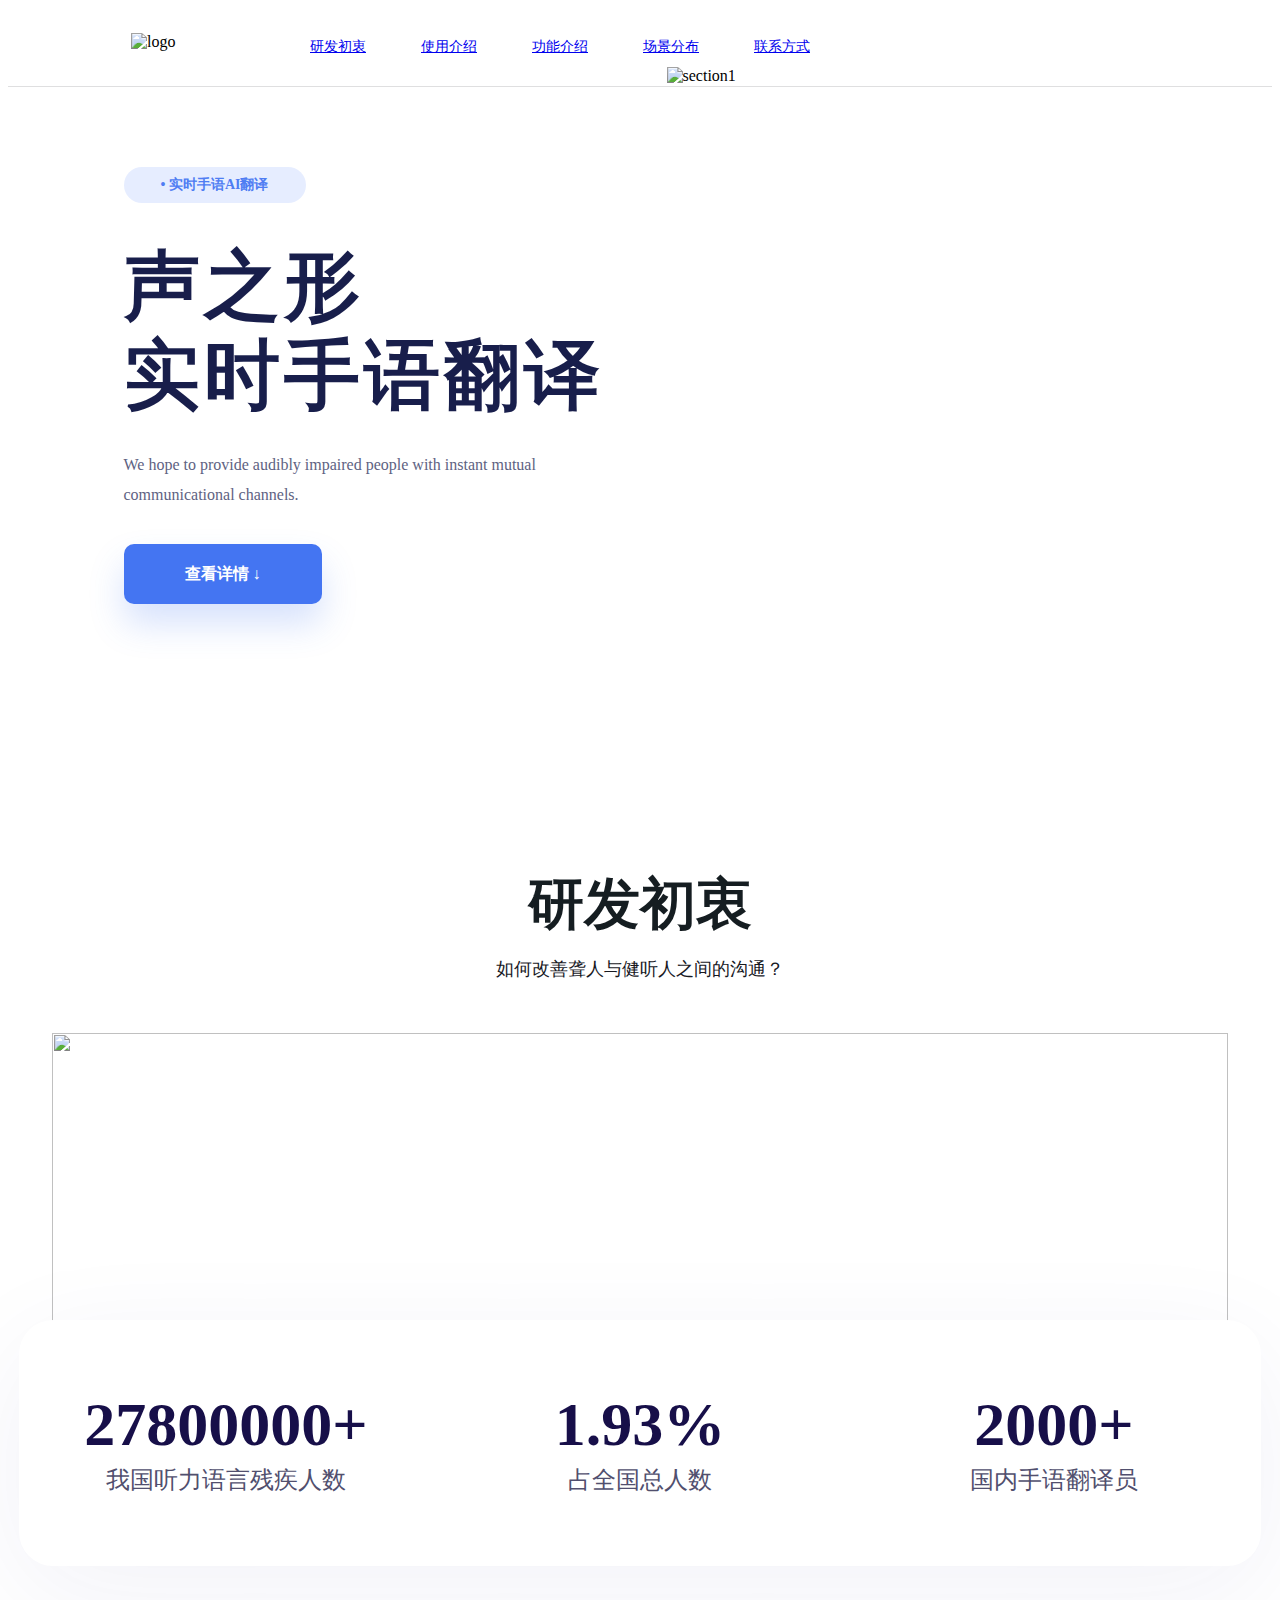
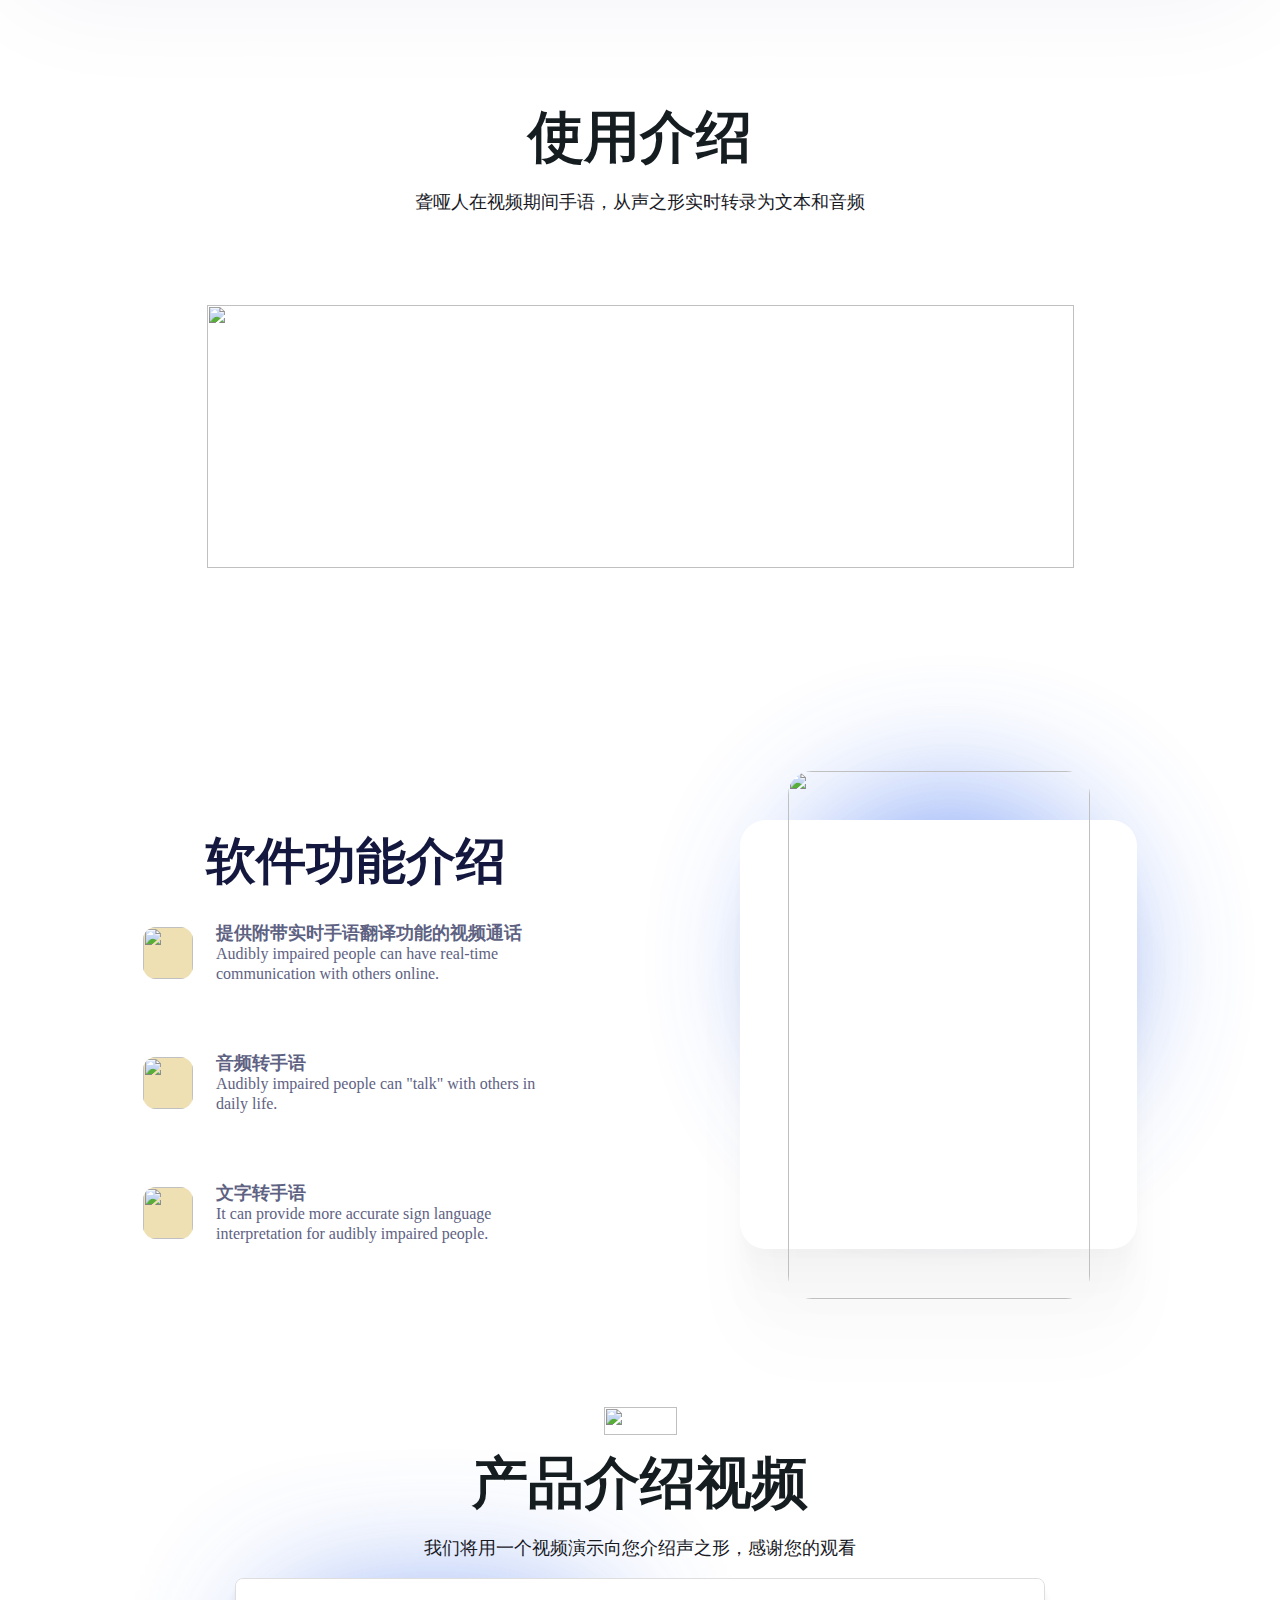
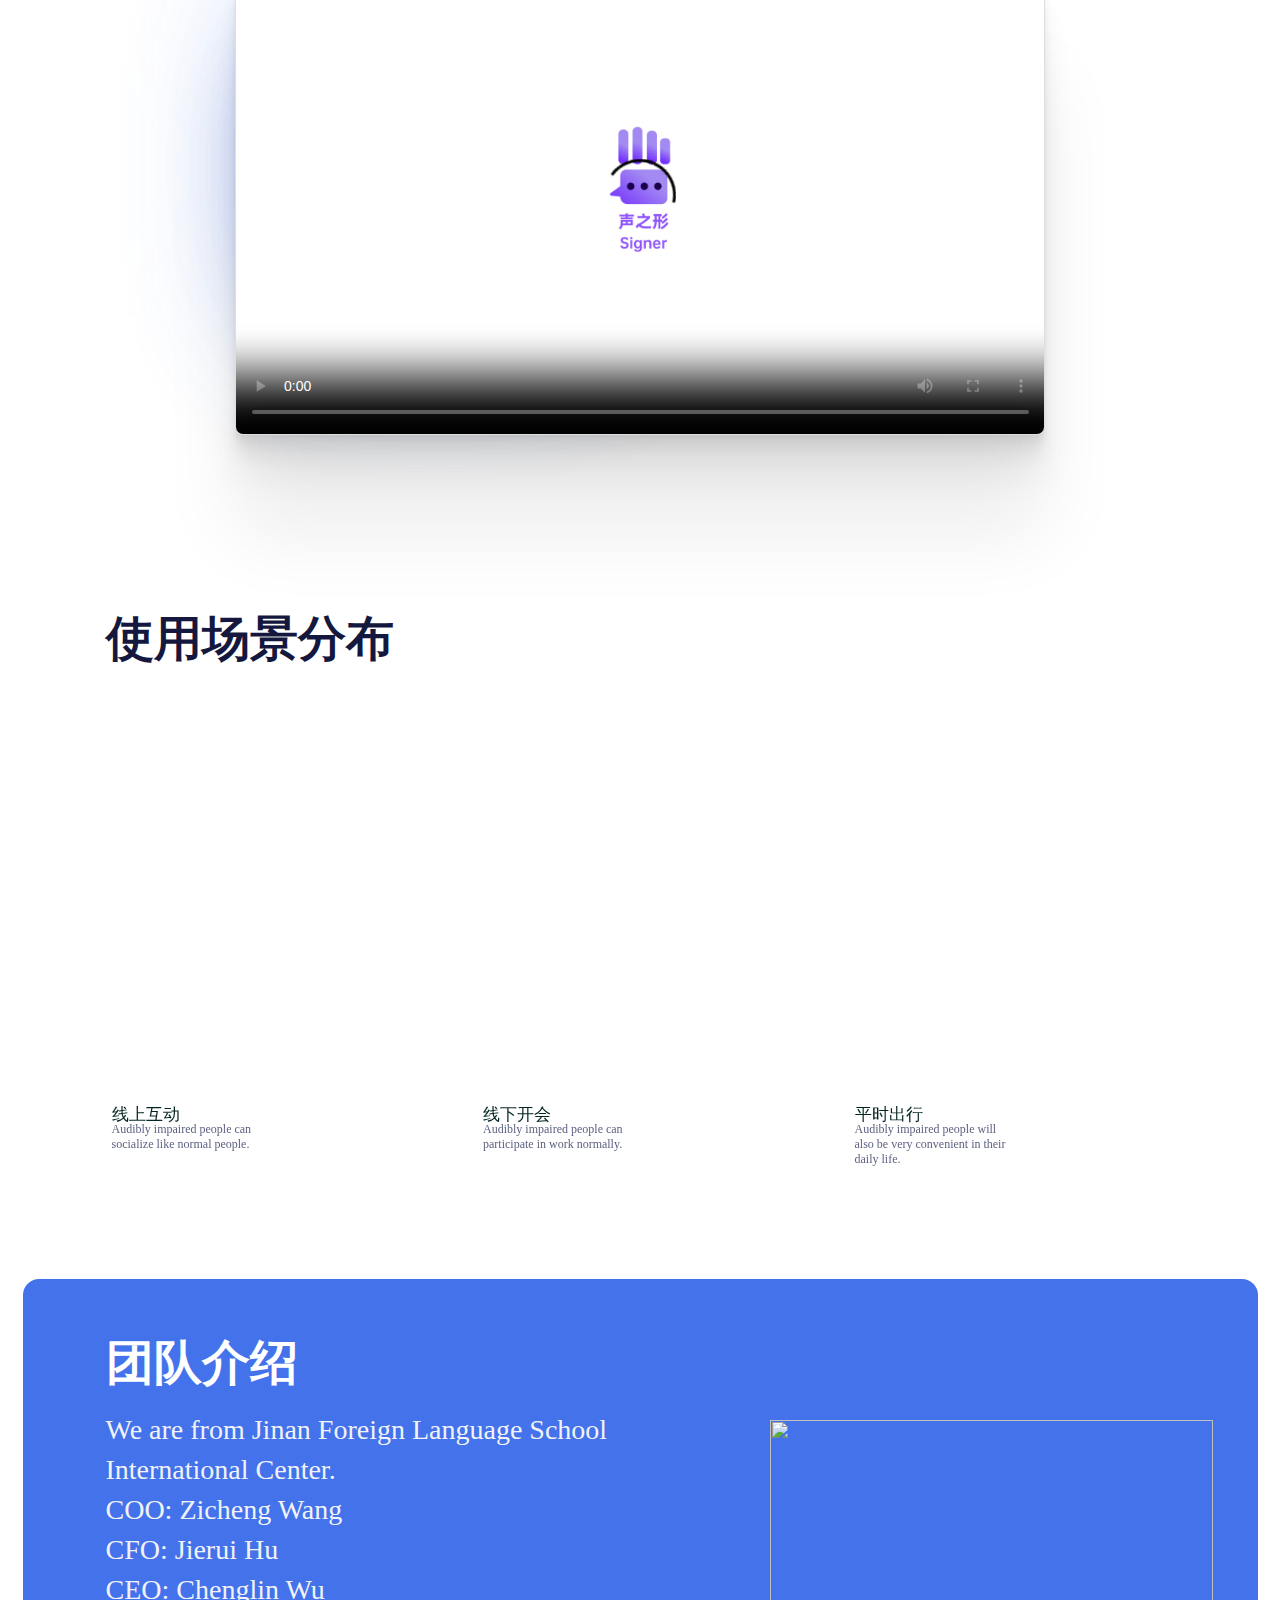
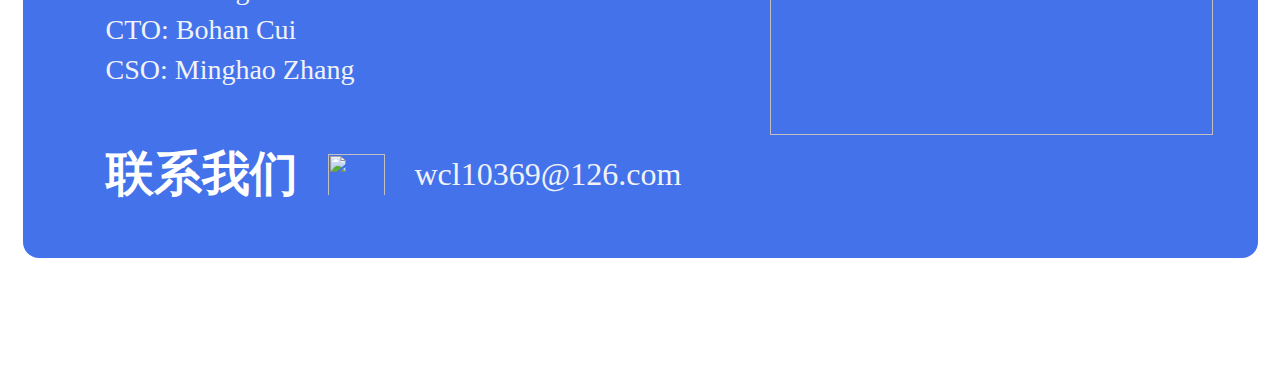
==== commit b1671983: "update" ====
--- a/index.html
+++ b/index.html
@@ -1 +1 @@
-<!DOCTYPE html><html lang="zh"><head><meta charSet="utf-8"/><title>声之形 - 实时手语翻译</title><meta name="description" content="A gift for people who use sign language."/><meta name="viewport" content="width=device-width, initial-scale=1"/><link rel="icon" href="/favicon.svg"/><meta name="next-head-count" content="5"/><link data-next-font="size-adjust" rel="preconnect" href="/" crossorigin="anonymous"/><link rel="preload" href="/_next/static/css/df396e51b7911497.css" as="style"/><link rel="stylesheet" href="/_next/static/css/df396e51b7911497.css" data-n-g=""/><link rel="preload" href="/_next/static/css/e03028f18e67ee8b.css" as="style"/><link rel="stylesheet" href="/_next/static/css/e03028f18e67ee8b.css" data-n-p=""/><link rel="preload" href="/_next/static/css/e40826313bbe9ef6.css" as="style"/><link rel="stylesheet" href="/_next/static/css/e40826313bbe9ef6.css" data-n-p=""/><noscript data-n-css=""></noscript><script defer="" nomodule="" src="/_next/static/chunks/polyfills-c67a75d1b6f99dc8.js"></script><script src="/_next/static/chunks/webpack-f04d25808ff295a4.js" defer=""></script><script src="/_next/static/chunks/framework-2c79e2a64abdb08b.js" defer=""></script><script src="/_next/static/chunks/main-0c597b21730512df.js" defer=""></script><script src="/_next/static/chunks/pages/_app-799179ebe672fcb1.js" defer=""></script><script src="/_next/static/chunks/pages/index-3c828c79ecfe1ee1.js" defer=""></script><script src="/_next/static/BgDXJ0JBoHzxwSYgaM6CS/_buildManifest.js" defer=""></script><script src="/_next/static/BgDXJ0JBoHzxwSYgaM6CS/_ssgManifest.js" defer=""></script></head><body><div id="__next"><div style="font-family:&#x27;__Noto_Sans_SC_8d39da&#x27;, &#x27;__Noto_Sans_SC_Fallback_8d39da&#x27;;font-weight:400;font-style:normal"><div class="Home_header__GCVRv"><div class="Home_headerWrapper__snn3z"><img src="/logo.svg" alt="logo" class="Home_logo__27_tb"/><div class="Home_nav__vYbrQ"><a href="#section2">研发初衷</a><a href="#section3">使用介绍</a><a href="#section4">功能介绍</a><a href="#section6">场景分布</a><a href="#section7">联系方式</a></div></div></div><main class="Home_page__0ydta"><div class="Home_pageWrapper__hYdPM"><section id="section1" class="Home_section1__FOhJw"><div class="Home_section1left__ollCt"><div class="Home_section1slogan__OZgHa"> • 实时手语AI翻译</div><div class="Home_section1mainTitle__brgKz"><span>声之形</span><span>实时手语翻译</span></div><div class="Home_section1intro__wbfRd">We hope to provide audibly impaired people with instant mutual communicational channels.</div><div class="Home_section1button__Ush34">查看详情 ↓</div></div><div class="Home_section1right__zwte5"><img src="/section1.png" alt="section1" class="Home_section1image__87xiG"/></div></section><section id="section2" class="Home_section2__rQRvq"><div class="Home_section2title__vr4Zd">研发初衷</div><div class="Home_section2subTitle__CYDPY">如何改善聋人与健听人之间的沟通？</div><img class="Home_section2image__5d2c7" src="/section2.svg"/><div class="Home_section2card__pAtEl"><div class="Home_section2innerCard__VDYp1"><span class="Home_section2innerCardNumber__aj3lx">27800000+</span><span class="Home_section2innerCardText__sF9yf">我国听力语言残疾人数</span></div><div class="Home_section2innerCard__VDYp1"><span class="Home_section2innerCardNumber__aj3lx">1.93%</span><span class="Home_section2innerCardText__sF9yf">占全国总人数</span></div><div class="Home_section2innerCard__VDYp1"><span class="Home_section2innerCardNumber__aj3lx">2000+</span><span class="Home_section2innerCardText__sF9yf">国内手语翻译员</span></div></div></section><section id="section3" class="Home_section3__3aGMT"><div class="Home_section3title__nPhrd">使用介绍</div><div class="Home_section3subTitle__fKu9A">聋哑人在视频期间手语，从声之形实时转录为文本和音频</div><img class="Home_section3image__MyeUO" src="/section3.png"/></section><section id="section4" class="Home_section4__Vuclz"><div class="Home_section4left__MSAKu"><div class="Home_section4leftTitle__Uu3_L">软件功能介绍</div><div class="Home_section4leftCardGroup__thMPK"><div class="Home_section4leftCard__mqjWw"><img class="Home_section4leftCardLeft__qgk_S" src="/icon1.svg" alt=""/><div class="Home_section4leftCardRight__mINzP"><div class="Home_section4leftCardRightTitle__i8OUt">提供附带实时手语翻译功能的视频通话</div><div class="Home_section4leftCardRightIntro__woIAT">Audibly impaired people can have real-time communication with others online.</div></div></div><div class="Home_section4leftCard__mqjWw"><img class="Home_section4leftCardLeft__qgk_S" src="/icon2.svg" alt=""/><div class="Home_section4leftCardRight__mINzP"><div class="Home_section4leftCardRightTitle__i8OUt">音频转手语</div><div class="Home_section4leftCardRightIntro__woIAT">Audibly impaired people can &quot;talk&quot; with others in daily life.</div></div></div><div class="Home_section4leftCard__mqjWw"><img class="Home_section4leftCardLeft__qgk_S" src="/icon3.svg" alt=""/><div class="Home_section4leftCardRight__mINzP"><div class="Home_section4leftCardRightTitle__i8OUt">文字转手语</div><div class="Home_section4leftCardRightIntro__woIAT">It can provide more accurate sign language interpretation for audibly impaired people.</div></div></div></div></div><div class="Home_section4right__kNERp"><div class="Home_section4rightCard__ZhUcb"><img class="Home_section4rightCardImage__f0V2d" src="/section4.gif" alt=""/><img class="Home_section4rightCardImage2__jW2hN" src="/section4.svg" alt=""/></div><div class="Home_section4ellipse__eZGro"></div></div></section><section id="section5" class="Home_section5__gKsQb"><img class="Home_section5image__PB3Kq" src="/logo.svg" alt=""/><div class="Home_section5title__n6XLn">产品介绍视频</div><div class="Home_section5subTitle__BVXdN">我们将用一个视频演示向您介绍声之形，感谢您的观看</div><div class="Home_section5videoWrapper__MIPNc"><video class="Home_section5video__Cn9T_" src="/video.mp4" controls=""></video><div class="Home_section5ellipse__AT7_i"></div></div></section><section id="section6" class="Home_section6__8x5oG"><div class="Home_section6title__axjCe">使用场景分布</div><div class="Home_section6imageGroup__OyxfD"><div class="Home_section6imageWrapper__EMY84"><img class="Home_section6image__W6R6b" src="/section6-1.png" alt=""/><div class="Home_section6card__HtaPD"><div class="Home_section6cardTitle__K0G4T">线上互动</div><div class="Home_section6cardIntro__JqsD8">Audibly impaired people can socialize like normal people.</div></div></div><div class="Home_section6imageWrapper__EMY84"><img class="Home_section6image__W6R6b" src="/section6-2.png" alt=""/><div class="Home_section6card__HtaPD"><div class="Home_section6cardTitle__K0G4T">线下开会</div><div class="Home_section6cardIntro__JqsD8">Audibly impaired people can participate in work normally.</div></div></div><div class="Home_section6imageWrapper__EMY84"><img class="Home_section6image__W6R6b" src="/section6-3.png" alt=""/><div class="Home_section6card__HtaPD"><div class="Home_section6cardTitle__K0G4T">平时出行</div><div class="Home_section6cardIntro__JqsD8">Audibly impaired people will also be very convenient in their daily life.</div></div></div></div></section><section id="section7" class="Home_section7__DTiwU"><div class="Home_section7card__KNj1s"><div class="Home_section7title__kT_Zq">团队介绍</div><div class="Home_section7intro__Nrr39"><span>We are from Jinan Foreign Language School International Center.</span><span>COO: Zicheng Wang</span><span>CFO: Jierui Hu</span><span>CEO: Chenglin Wu</span><span>CTO: Bohan Cui</span><span>CSO: Minghao Zhang</span></div><div class="Home_section7title__kT_Zq"><span>联系我们</span><img class="Home_section7icon__qlfEG" src="/icon4.svg" alt=""/><span class="Home_section7contact__KuqD5">wcl10369@126.com</span></div><img class="Home_section7image__ojbi7" src="/section7.png" alt=""/></div></section></div></main></div></div><script id="__NEXT_DATA__" type="application/json">{"props":{"pageProps":{}},"page":"/","query":{},"buildId":"BgDXJ0JBoHzxwSYgaM6CS","nextExport":true,"autoExport":true,"isFallback":false,"scriptLoader":[]}</script></body></html>+<!DOCTYPE html><html lang="zh"><head><meta charSet="utf-8"/><title>声之形 - 实时手语翻译</title><meta name="description" content="A gift for people who use sign language."/><meta name="viewport" content="width=device-width, initial-scale=1"/><link rel="icon" href="/favicon.svg"/><meta name="next-head-count" content="5"/><link data-next-font="size-adjust" rel="preconnect" href="/" crossorigin="anonymous"/><link rel="preload" href="/_next/static/css/df396e51b7911497.css" as="style"/><link rel="stylesheet" href="/_next/static/css/df396e51b7911497.css" data-n-g=""/><link rel="preload" href="/_next/static/css/e03028f18e67ee8b.css" as="style"/><link rel="stylesheet" href="/_next/static/css/e03028f18e67ee8b.css" data-n-p=""/><link rel="preload" href="/_next/static/css/a7af7696501396e0.css" as="style"/><link rel="stylesheet" href="/_next/static/css/a7af7696501396e0.css" data-n-p=""/><noscript data-n-css=""></noscript><script defer="" nomodule="" src="/_next/static/chunks/polyfills-c67a75d1b6f99dc8.js"></script><script src="/_next/static/chunks/webpack-f04d25808ff295a4.js" defer=""></script><script src="/_next/static/chunks/framework-2c79e2a64abdb08b.js" defer=""></script><script src="/_next/static/chunks/main-0c597b21730512df.js" defer=""></script><script src="/_next/static/chunks/pages/_app-799179ebe672fcb1.js" defer=""></script><script src="/_next/static/chunks/pages/index-7c449f0b72e0d96a.js" defer=""></script><script src="/_next/static/SN5Oln1b5NtZc8Qp5nPm4/_buildManifest.js" defer=""></script><script src="/_next/static/SN5Oln1b5NtZc8Qp5nPm4/_ssgManifest.js" defer=""></script></head><body><div id="__next"><div style="font-family:&#x27;__Noto_Sans_SC_8d39da&#x27;, &#x27;__Noto_Sans_SC_Fallback_8d39da&#x27;;font-weight:400;font-style:normal"><div class="Home_header__GCVRv"><div class="Home_headerWrapper__snn3z"><img src="/logo.svg" alt="logo" class="Home_logo__27_tb"/><div class="Home_nav__vYbrQ"><a href="#section2">研发初衷</a><a href="#section3">使用介绍</a><a href="#section4">功能介绍</a><a href="#section6">场景分布</a><a href="#section7">联系方式</a></div></div></div><main class="Home_page__0ydta"><div class="Home_pageWrapper__hYdPM"><section id="section1" class="Home_section1__FOhJw"><div class="Home_section1left__ollCt"><div class="Home_section1slogan__OZgHa"> • 实时手语AI翻译</div><div class="Home_section1mainTitle__brgKz"><span>声之形</span><span>实时手语翻译</span></div><div class="Home_section1intro__wbfRd">We hope to provide audibly impaired people with instant mutual communicational channels.</div><div class="Home_section1button__Ush34">查看详情 ↓</div></div><div class="Home_section1right__zwte5"><img src="/section1.png" alt="section1" class="Home_section1image__87xiG"/></div></section><section id="section2" class="Home_section2__rQRvq"><div class="Home_section2title__vr4Zd">研发初衷</div><div class="Home_section2subTitle__CYDPY">如何改善聋人与健听人之间的沟通？</div><img class="Home_section2image__5d2c7" src="/section2.svg"/><div class="Home_section2card__pAtEl"><div class="Home_section2innerCard__VDYp1"><span class="Home_section2innerCardNumber__aj3lx">27800000+</span><span class="Home_section2innerCardText__sF9yf">我国听力语言残疾人数</span></div><div class="Home_section2innerCard__VDYp1"><span class="Home_section2innerCardNumber__aj3lx">1.93%</span><span class="Home_section2innerCardText__sF9yf">占全国总人数</span></div><div class="Home_section2innerCard__VDYp1"><span class="Home_section2innerCardNumber__aj3lx">2000+</span><span class="Home_section2innerCardText__sF9yf">国内手语翻译员</span></div></div></section><section id="section3" class="Home_section3__3aGMT"><div class="Home_section3title__nPhrd">使用介绍</div><div class="Home_section3subTitle__fKu9A">聋哑人在视频期间手语，从声之形实时转录为文本和音频</div><img class="Home_section3image__MyeUO" src="/section3.png"/></section><section id="section4" class="Home_section4__Vuclz"><div class="Home_section4left__MSAKu"><div class="Home_section4leftTitle__Uu3_L">软件功能介绍</div><div class="Home_section4leftCardGroup__thMPK"><div class="Home_section4leftCard__mqjWw"><img class="Home_section4leftCardLeft__qgk_S" src="/icon1.svg" alt=""/><div class="Home_section4leftCardRight__mINzP"><div class="Home_section4leftCardRightTitle__i8OUt">提供附带实时手语翻译功能的视频通话</div><div class="Home_section4leftCardRightIntro__woIAT">Audibly impaired people can have real-time communication with others online.</div></div></div><div class="Home_section4leftCard__mqjWw"><img class="Home_section4leftCardLeft__qgk_S" src="/icon2.svg" alt=""/><div class="Home_section4leftCardRight__mINzP"><div class="Home_section4leftCardRightTitle__i8OUt">音频转手语</div><div class="Home_section4leftCardRightIntro__woIAT">Audibly impaired people can &quot;talk&quot; with others in daily life.</div></div></div><div class="Home_section4leftCard__mqjWw"><img class="Home_section4leftCardLeft__qgk_S" src="/icon3.svg" alt=""/><div class="Home_section4leftCardRight__mINzP"><div class="Home_section4leftCardRightTitle__i8OUt">文字转手语</div><div class="Home_section4leftCardRightIntro__woIAT">It can provide more accurate sign language interpretation for audibly impaired people.</div></div></div></div></div><div class="Home_section4right__kNERp"><div class="Home_section4rightCard__ZhUcb"><img class="Home_section4rightCardImage__f0V2d" src="/section4.gif" alt=""/><img class="Home_section4rightCardImage2__jW2hN" src="/section4.svg" alt=""/></div><div class="Home_section4ellipse__eZGro"></div></div></section><section id="section5" class="Home_section5__gKsQb"><img class="Home_section5image__PB3Kq" src="/logo.svg" alt=""/><div class="Home_section5title__n6XLn">产品介绍视频</div><div class="Home_section5subTitle__BVXdN">我们将用一个视频演示向您介绍声之形，感谢您的观看</div><div class="Home_section5videoWrapper__MIPNc"><video class="Home_section5video__Cn9T_" src="/video.mp4" controls="" preload="auto" poster="/video.jpg"></video><div class="Home_section5ellipse__AT7_i"></div></div></section><section id="section6" class="Home_section6__8x5oG"><div class="Home_section6title__axjCe">使用场景分布</div><div class="Home_section6imageGroup__OyxfD"><div class="Home_section6imageWrapper__EMY84"><img class="Home_section6image__W6R6b" src="/section6-1.png" alt=""/><div class="Home_section6card__HtaPD"><div class="Home_section6cardTitle__K0G4T">线上互动</div><div class="Home_section6cardIntro__JqsD8">Audibly impaired people can socialize like normal people.</div></div></div><div class="Home_section6imageWrapper__EMY84"><img class="Home_section6image__W6R6b" src="/section6-2.png" alt=""/><div class="Home_section6card__HtaPD"><div class="Home_section6cardTitle__K0G4T">线下开会</div><div class="Home_section6cardIntro__JqsD8">Audibly impaired people can participate in work normally.</div></div></div><div class="Home_section6imageWrapper__EMY84"><img class="Home_section6image__W6R6b" src="/section6-3.png" alt=""/><div class="Home_section6card__HtaPD"><div class="Home_section6cardTitle__K0G4T">平时出行</div><div class="Home_section6cardIntro__JqsD8">Audibly impaired people will also be very convenient in their daily life.</div></div></div></div></section><section id="section7" class="Home_section7__DTiwU"><div class="Home_section7card__KNj1s"><div class="Home_section7title__kT_Zq">团队介绍</div><div class="Home_section7intro__Nrr39"><span>We are from Jinan Foreign Language School International Center.</span><span>COO: Zicheng Wang</span><span>CFO: Jierui Hu</span><span>CEO: Chenglin Wu</span><span>CTO: Bohan Cui</span><span>CSO: Minghao Zhang</span></div><div class="Home_section7title__kT_Zq"><span>联系我们</span><img class="Home_section7icon__qlfEG" src="/icon4.svg" alt=""/><span class="Home_section7contact__KuqD5">wcl10369@126.com</span></div><img class="Home_section7image__ojbi7" src="/section7.png" alt=""/></div></section></div></main></div></div><script id="__NEXT_DATA__" type="application/json">{"props":{"pageProps":{}},"page":"/","query":{},"buildId":"SN5Oln1b5NtZc8Qp5nPm4","nextExport":true,"autoExport":true,"isFallback":false,"scriptLoader":[]}</script></body></html>--- a/_next/static/css/a7af7696501396e0.css
+++ b/_next/static/css/a7af7696501396e0.css
@@ -0,0 +1 @@
+.Home_header__GCVRv{width:100%;height:78px;border-bottom:1px solid #dfdfe0;display:flex;justify-content:center;align-items:center}.Home_headerWrapper__snn3z{width:1440px;height:100%;display:flex;justify-content:flex-start;align-items:center}.Home_logo__27_tb{width:73px;height:28px;margin-left:123px;display:inline}.Home_nav__vYbrQ{width:500px;margin-left:106px;display:inline-flex;justify-content:space-between;align-items:center;color:#9a9ea6;font-size:14px}.Home_page__0ydta{width:100%;display:flex;justify-content:center}.Home_pageWrapper__hYdPM{width:1440px}.Home_section1__FOhJw{margin-top:80px;margin-left:141px;display:flex;justify-content:flex-start;position:relative}.Home_section1left__ollCt{width:532px}.Home_section1right__zwte5{width:631px;height:549px;margin-left:11px}.Home_section1slogan__OZgHa{width:182px;height:36px;background:#e6edff;border-radius:39px;font-weight:700;font-size:14px;line-height:36px;color:#4f7df3;display:flex;justify-content:center;align-content:center}.Home_section1mainTitle__brgKz{width:532px;font-weight:700;font-size:76px;line-height:89px;letter-spacing:.055em;color:#181e4b;display:flex;flex-direction:column;justify-content:center;margin-top:39px}.Home_section1intro__wbfRd{font-weight:500;font-size:16px;line-height:30px;color:#5e6282;width:477px;margin-top:30px}.Home_section1button__Ush34{width:198px;height:60px;background:#4475f2;box-shadow:0 20px 35px rgba(68,117,242,.21);border-radius:10px;margin-top:34px;font-weight:700;font-size:16px;line-height:60px;text-align:center;color:#fff;cursor:pointer}.Home_section1image__87xiG{width:631px;height:549px;position:relative;top:-100px}.Home_section2__rQRvq{margin-top:157px;display:flex;flex-direction:column;justify-content:center;align-items:center}.Home_section2title__vr4Zd{font-weight:700;font-size:56px;line-height:62px;text-align:center;color:#151d21}.Home_section2subTitle__CYDPY{margin-top:18px;text-align:center;font-weight:400;font-size:18px;line-height:32px;font-feature-settings:"liga" off;color:#18191f}.Home_section2image__5d2c7{position:relative;width:1176px;height:397px;margin-top:48px;z-index:-1}.Home_section2card__pAtEl{width:1242px;height:246px;margin-top:-110px;background:#fff;box-shadow:0 27px 117px rgba(32,36,138,.06);border-radius:34px;z-index:999;display:flex;justify-content:space-around;align-items:center}.Home_section2innerCard__VDYp1{width:364px;height:100%;display:flex;flex-direction:column;justify-content:center;align-content:center;text-align:center}.Home_section2innerCardNumber__aj3lx{font-weight:700;font-size:62px;line-height:62px;text-align:center;color:#170f49}.Home_section2innerCardText__sF9yf{margin-top:12px;font-weight:500;font-size:24px;line-height:26px;text-align:center;color:#514f6e}.Home_section3__3aGMT{margin-top:140px;width:100%;display:flex;flex-direction:column;justify-content:center;align-items:center}.Home_section3title__nPhrd{font-weight:700;font-size:56px;line-height:62px;text-align:center;color:#151d21}.Home_section3subTitle__fKu9A{margin-top:18px;font-weight:400;font-size:18px;line-height:32px;text-align:center;font-feature-settings:"liga" off;color:#18191f}.Home_section3image__MyeUO{width:867px;height:263px;margin-top:87px}.Home_section4__Vuclz{margin-top:252px;position:relative}.Home_section4__Vuclz,.Home_section4left__MSAKu{display:flex;justify-content:center;align-items:center}.Home_section4left__MSAKu{flex-direction:column}.Home_section4leftTitle__Uu3_L{font-weight:700;font-size:50px;line-height:72px;color:#14183e}.Home_section4leftCardGroup__thMPK{flex-direction:column;margin-top:25px;height:322px}.Home_section4leftCardGroup__thMPK,.Home_section4leftCard__mqjWw{display:flex;justify-content:space-between;align-items:center}.Home_section4leftCardLeft__qgk_S{width:50px;height:52px;background:#efe0b4;border-radius:13px}.Home_section4leftCardRight__mINzP{width:352px;margin-left:23px;display:flex;flex-direction:column;justify-content:center}.Home_section4leftCardRightTitle__i8OUt{font-weight:700;font-size:18px;line-height:22px;color:#5e6282}.Home_section4leftCardRightIntro__woIAT{font-weight:400;font-size:16px;line-height:20px;color:#5e6282}.Home_section4right__kNERp{margin-left:172px;display:flex;flex-direction:column;justify-content:center;align-items:center}.Home_section4rightCard__ZhUcb{width:397px;height:429px;background:#fff;box-shadow:0 100px 80px rgba(0,0,0,.02),0 65px 47px rgba(0,0,0,.015),0 39px 25px rgba(0,0,0,.012),0 20px 13px rgba(0,0,0,.01),0 8px 7px rgba(0,0,0,.008),0 2px 3px rgba(0,0,0,.005);border-radius:26px;display:flex;justify-content:center;align-items:center;position:relative}.Home_section4rightCardImage__f0V2d{width:302px;height:528px;border-radius:24px}.Home_section4rightCardImage2__jW2hN{position:absolute;left:150px;top:230px}.Home_section4ellipse__eZGro{position:absolute;width:300px;height:300px;top:-10px;right:198px;background:#4475f2;opacity:.8;filter:blur(75px);border-radius:50%;z-index:-1}.Home_section5__gKsQb{margin-top:158px;display:flex;flex-direction:column;justify-content:center;align-items:center}.Home_section5image__PB3Kq{width:73px;height:28px}.Home_section5title__n6XLn{margin-top:17px;font-weight:700;font-size:56px;line-height:62px;text-align:center;color:#151d21}.Home_section5subTitle__BVXdN{margin-top:18px;font-weight:400;font-size:18px;line-height:32px;text-align:center;font-feature-settings:"liga" off;color:#18191f}.Home_section5videoWrapper__MIPNc{position:relative}.Home_section5video__Cn9T_{margin-top:14px;height:455px;background:#fff;border:1px solid #dedede;box-shadow:0 100px 80px rgba(0,0,0,.07),0 42px 33px rgba(0,0,0,.05),0 22px 18px rgba(0,0,0,.042),0 13px 10px rgba(0,0,0,.035),0 7px 5px rgba(0,0,0,.028),0 3px 2px rgba(0,0,0,.02);border-radius:8px}.Home_section5ellipse__AT7_i{position:absolute;width:300px;height:300px;top:50px;left:50px;background:#4475f2;opacity:.8;border:1px solid #000;filter:blur(75px);z-index:-1}.Home_section6__8x5oG{margin-top:175px;display:flex;flex-direction:column;justify-content:center;align-items:center;margin-left:123px;margin-right:123px}.Home_section6title__axjCe{width:100%;font-weight:700;font-size:48px;line-height:50px;color:#14183e;mix-blend-mode:normal}.Home_section6imageGroup__OyxfD{margin-top:60px;display:flex;justify-content:space-between;align-items:center;width:100%}.Home_section6imageWrapper__EMY84{position:relative;width:326px;height:460px}.Home_section6image__W6R6b{z-index:-1}.Home_section6card__HtaPD{position:absolute;bottom:0;width:175px;height:89px;background:hsla(0,0%,100%,.7);-webkit-backdrop-filter:blur(5px);backdrop-filter:blur(5px);display:flex;flex-direction:column;justify-content:flex-start}.Home_section6cardTitle__K0G4T{font-weight:500;font-size:17px;line-height:15px;color:#042521;mix-blend-mode:normal;margin-left:6px;margin-top:12px}.Home_section6cardIntro__JqsD8{font-weight:400;font-size:12px;line-height:124.5%;color:#5e6282;width:160px;margin-left:6px}.Home_section7__DTiwU{margin-top:95px;margin-bottom:99px;display:flex;flex-direction:column;justify-content:center;align-items:center}.Home_section7card__KNj1s{position:relative;width:1235px;height:579px;background:#4372eb;border-radius:16px}.Home_section7title__kT_Zq{margin-top:57px;margin-left:83px;font-weight:700;font-size:48px;line-height:54px;font-feature-settings:"liga" off;color:#fff;display:flex;align-items:center}.Home_section7intro__Nrr39{margin-left:83px;margin-top:20px;width:632px;display:flex;flex-direction:column;justify-content:center;font-weight:400;font-size:28px;line-height:40px;font-feature-settings:"liga" off;color:#f1f2f6}.Home_section7icon__qlfEG{margin-left:30px;display:inline;width:57px;height:42px}.Home_section7contact__KuqD5{margin-left:30px;font-weight:400;font-size:32px;font-feature-settings:"liga" off;color:#f1f2f6}.Home_section7image__ojbi7{position:absolute;width:443px;height:315px;right:45px;top:141px}--- a/_next/static/css/a7af7696501396e0.css
+++ b/_next/static/css/a7af7696501396e0.css
@@ -0,0 +1 @@
+.Home_header__GCVRv{width:100%;height:78px;border-bottom:1px solid #dfdfe0;display:flex;justify-content:center;align-items:center}.Home_headerWrapper__snn3z{width:1440px;height:100%;display:flex;justify-content:flex-start;align-items:center}.Home_logo__27_tb{width:73px;height:28px;margin-left:123px;display:inline}.Home_nav__vYbrQ{width:500px;margin-left:106px;display:inline-flex;justify-content:space-between;align-items:center;color:#9a9ea6;font-size:14px}.Home_page__0ydta{width:100%;display:flex;justify-content:center}.Home_pageWrapper__hYdPM{width:1440px}.Home_section1__FOhJw{margin-top:80px;margin-left:141px;display:flex;justify-content:flex-start;position:relative}.Home_section1left__ollCt{width:532px}.Home_section1right__zwte5{width:631px;height:549px;margin-left:11px}.Home_section1slogan__OZgHa{width:182px;height:36px;background:#e6edff;border-radius:39px;font-weight:700;font-size:14px;line-height:36px;color:#4f7df3;display:flex;justify-content:center;align-content:center}.Home_section1mainTitle__brgKz{width:532px;font-weight:700;font-size:76px;line-height:89px;letter-spacing:.055em;color:#181e4b;display:flex;flex-direction:column;justify-content:center;margin-top:39px}.Home_section1intro__wbfRd{font-weight:500;font-size:16px;line-height:30px;color:#5e6282;width:477px;margin-top:30px}.Home_section1button__Ush34{width:198px;height:60px;background:#4475f2;box-shadow:0 20px 35px rgba(68,117,242,.21);border-radius:10px;margin-top:34px;font-weight:700;font-size:16px;line-height:60px;text-align:center;color:#fff;cursor:pointer}.Home_section1image__87xiG{width:631px;height:549px;position:relative;top:-100px}.Home_section2__rQRvq{margin-top:157px;display:flex;flex-direction:column;justify-content:center;align-items:center}.Home_section2title__vr4Zd{font-weight:700;font-size:56px;line-height:62px;text-align:center;color:#151d21}.Home_section2subTitle__CYDPY{margin-top:18px;text-align:center;font-weight:400;font-size:18px;line-height:32px;font-feature-settings:"liga" off;color:#18191f}.Home_section2image__5d2c7{position:relative;width:1176px;height:397px;margin-top:48px;z-index:-1}.Home_section2card__pAtEl{width:1242px;height:246px;margin-top:-110px;background:#fff;box-shadow:0 27px 117px rgba(32,36,138,.06);border-radius:34px;z-index:999;display:flex;justify-content:space-around;align-items:center}.Home_section2innerCard__VDYp1{width:364px;height:100%;display:flex;flex-direction:column;justify-content:center;align-content:center;text-align:center}.Home_section2innerCardNumber__aj3lx{font-weight:700;font-size:62px;line-height:62px;text-align:center;color:#170f49}.Home_section2innerCardText__sF9yf{margin-top:12px;font-weight:500;font-size:24px;line-height:26px;text-align:center;color:#514f6e}.Home_section3__3aGMT{margin-top:140px;width:100%;display:flex;flex-direction:column;justify-content:center;align-items:center}.Home_section3title__nPhrd{font-weight:700;font-size:56px;line-height:62px;text-align:center;color:#151d21}.Home_section3subTitle__fKu9A{margin-top:18px;font-weight:400;font-size:18px;line-height:32px;text-align:center;font-feature-settings:"liga" off;color:#18191f}.Home_section3image__MyeUO{width:867px;height:263px;margin-top:87px}.Home_section4__Vuclz{margin-top:252px;position:relative}.Home_section4__Vuclz,.Home_section4left__MSAKu{display:flex;justify-content:center;align-items:center}.Home_section4left__MSAKu{flex-direction:column}.Home_section4leftTitle__Uu3_L{font-weight:700;font-size:50px;line-height:72px;color:#14183e}.Home_section4leftCardGroup__thMPK{flex-direction:column;margin-top:25px;height:322px}.Home_section4leftCardGroup__thMPK,.Home_section4leftCard__mqjWw{display:flex;justify-content:space-between;align-items:center}.Home_section4leftCardLeft__qgk_S{width:50px;height:52px;background:#efe0b4;border-radius:13px}.Home_section4leftCardRight__mINzP{width:352px;margin-left:23px;display:flex;flex-direction:column;justify-content:center}.Home_section4leftCardRightTitle__i8OUt{font-weight:700;font-size:18px;line-height:22px;color:#5e6282}.Home_section4leftCardRightIntro__woIAT{font-weight:400;font-size:16px;line-height:20px;color:#5e6282}.Home_section4right__kNERp{margin-left:172px;display:flex;flex-direction:column;justify-content:center;align-items:center}.Home_section4rightCard__ZhUcb{width:397px;height:429px;background:#fff;box-shadow:0 100px 80px rgba(0,0,0,.02),0 65px 47px rgba(0,0,0,.015),0 39px 25px rgba(0,0,0,.012),0 20px 13px rgba(0,0,0,.01),0 8px 7px rgba(0,0,0,.008),0 2px 3px rgba(0,0,0,.005);border-radius:26px;display:flex;justify-content:center;align-items:center;position:relative}.Home_section4rightCardImage__f0V2d{width:302px;height:528px;border-radius:24px}.Home_section4rightCardImage2__jW2hN{position:absolute;left:150px;top:230px}.Home_section4ellipse__eZGro{position:absolute;width:300px;height:300px;top:-10px;right:198px;background:#4475f2;opacity:.8;filter:blur(75px);border-radius:50%;z-index:-1}.Home_section5__gKsQb{margin-top:158px;display:flex;flex-direction:column;justify-content:center;align-items:center}.Home_section5image__PB3Kq{width:73px;height:28px}.Home_section5title__n6XLn{margin-top:17px;font-weight:700;font-size:56px;line-height:62px;text-align:center;color:#151d21}.Home_section5subTitle__BVXdN{margin-top:18px;font-weight:400;font-size:18px;line-height:32px;text-align:center;font-feature-settings:"liga" off;color:#18191f}.Home_section5videoWrapper__MIPNc{position:relative}.Home_section5video__Cn9T_{margin-top:14px;height:455px;background:#fff;border:1px solid #dedede;box-shadow:0 100px 80px rgba(0,0,0,.07),0 42px 33px rgba(0,0,0,.05),0 22px 18px rgba(0,0,0,.042),0 13px 10px rgba(0,0,0,.035),0 7px 5px rgba(0,0,0,.028),0 3px 2px rgba(0,0,0,.02);border-radius:8px}.Home_section5ellipse__AT7_i{position:absolute;width:300px;height:300px;top:50px;left:50px;background:#4475f2;opacity:.8;border:1px solid #000;filter:blur(75px);z-index:-1}.Home_section6__8x5oG{margin-top:175px;display:flex;flex-direction:column;justify-content:center;align-items:center;margin-left:123px;margin-right:123px}.Home_section6title__axjCe{width:100%;font-weight:700;font-size:48px;line-height:50px;color:#14183e;mix-blend-mode:normal}.Home_section6imageGroup__OyxfD{margin-top:60px;display:flex;justify-content:space-between;align-items:center;width:100%}.Home_section6imageWrapper__EMY84{position:relative;width:326px;height:460px}.Home_section6image__W6R6b{z-index:-1}.Home_section6card__HtaPD{position:absolute;bottom:0;width:175px;height:89px;background:hsla(0,0%,100%,.7);-webkit-backdrop-filter:blur(5px);backdrop-filter:blur(5px);display:flex;flex-direction:column;justify-content:flex-start}.Home_section6cardTitle__K0G4T{font-weight:500;font-size:17px;line-height:15px;color:#042521;mix-blend-mode:normal;margin-left:6px;margin-top:12px}.Home_section6cardIntro__JqsD8{font-weight:400;font-size:12px;line-height:124.5%;color:#5e6282;width:160px;margin-left:6px}.Home_section7__DTiwU{margin-top:95px;margin-bottom:99px;display:flex;flex-direction:column;justify-content:center;align-items:center}.Home_section7card__KNj1s{position:relative;width:1235px;height:579px;background:#4372eb;border-radius:16px}.Home_section7title__kT_Zq{margin-top:57px;margin-left:83px;font-weight:700;font-size:48px;line-height:54px;font-feature-settings:"liga" off;color:#fff;display:flex;align-items:center}.Home_section7intro__Nrr39{margin-left:83px;margin-top:20px;width:632px;display:flex;flex-direction:column;justify-content:center;font-weight:400;font-size:28px;line-height:40px;font-feature-settings:"liga" off;color:#f1f2f6}.Home_section7icon__qlfEG{margin-left:30px;display:inline;width:57px;height:42px}.Home_section7contact__KuqD5{margin-left:30px;font-weight:400;font-size:32px;font-feature-settings:"liga" off;color:#f1f2f6}.Home_section7image__ojbi7{position:absolute;width:443px;height:315px;right:45px;top:141px}